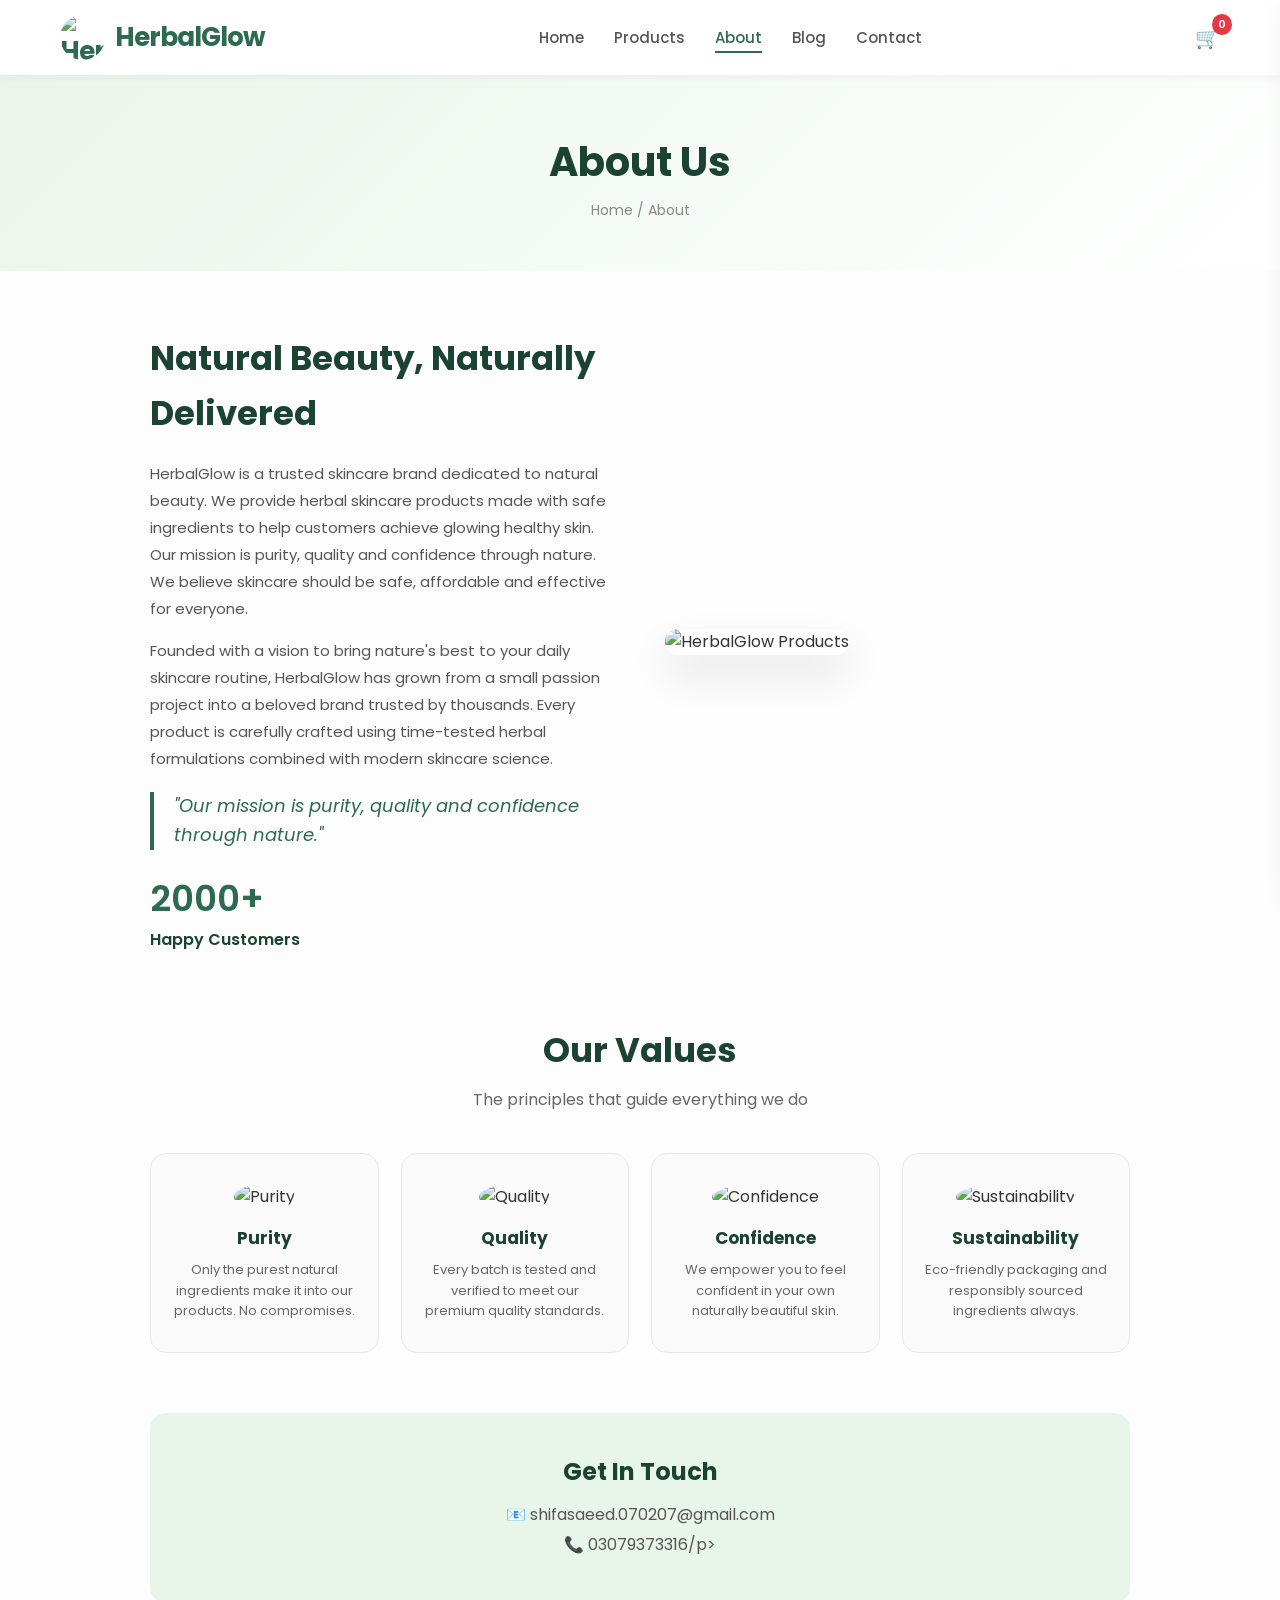
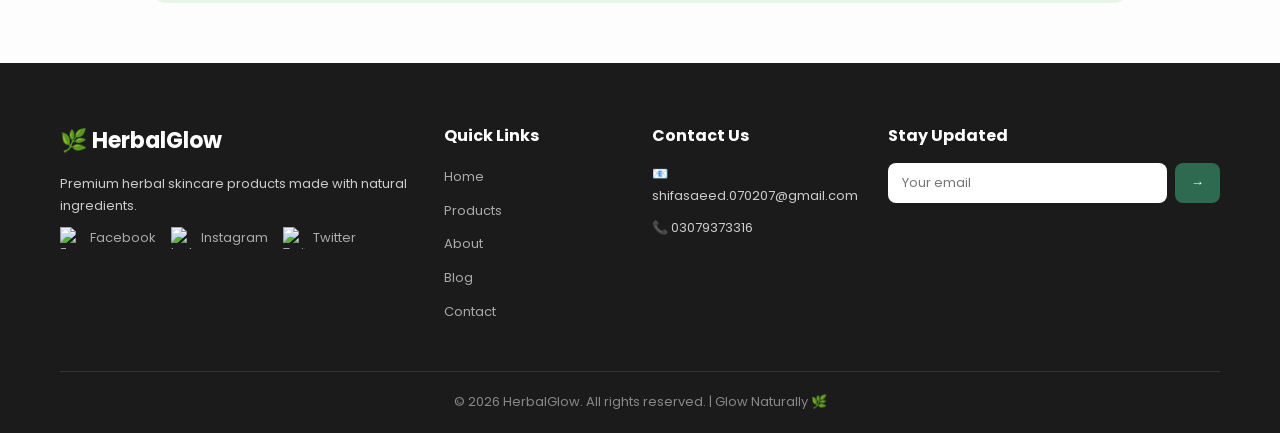
==== about.html @ adfb802a "Add files via upload" ====
<!DOCTYPE html>
<html lang="en">
<head>
<meta charset="UTF-8">
<meta name="viewport" content="width=device-width, initial-scale=1.0">
<title>About - HerbalGlow</title>
<link rel="stylesheet" href="style.css">
<link href="https://fonts.googleapis.com/css2?family=Poppins:wght@300;400;500;600;700&display=swap" rel="stylesheet">
</head>
<body>

<header>
<div class="navbar">
  <style> .logo{
  display: flex;
  align-items: center;
  gap: 10px;
}

.logo img{
  width: 45px;
  height: 45px;
  border-radius: 50%;
  object-fit: cover;
}</style>
  <h2 class="logo">

  <img src="images/logo.jpg" alt="HerbalGlow Logo">

  HerbalGlow

</h2>
  <nav>
    <ul class="nav-links">
      <li><a href="index.html">Home</a></li>
      <li><a href="products.html">Products</a></li>
      <li><a href="about.html" class="active">About</a></li>
      <li><a href="blog.html">Blog</a></li>
      <li><a href="contact.html">Contact</a></li>
    </ul>
  </nav>
  <div class="nav-icons">
    <div class="cart-icon" onclick="showCart()">🛒 <span id="cartCount">0</span></div>
    <span class="hamburger" onclick="toggleMenu()">☰</span>
  </div>
</div>
</header>

<div class="cart-sidebar" id="cartSidebar">
  <div class="cart-header"><h3>Your Cart 🛒</h3><span onclick="closeCart()" style="cursor:pointer;font-size:22px;">✕</span></div>
  <div class="cart-items" id="cartItems"><p style="color:#aaa;text-align:center;margin-top:40px;">Your cart is empty</p></div>
  <div class="cart-total" id="cartTotal" style="display:none;"><strong>Total: Rs. <span id="totalPrice">0</span></strong><button onclick="checkout()">Checkout</button></div>
</div>
<div class="overlay" id="overlay" onclick="closeCart()"></div>

<section class="page-header">
  <h1>About Us</h1>
  <p>Home / About</p>
</section>

<section class="about-page">
  <div class="about-hero">
    <div class="about-text" data-aos="fade-right">
      <h2>Natural Beauty, Naturally Delivered</h2>
      <p>HerbalGlow is a trusted skincare brand dedicated to natural beauty. We provide herbal skincare products made with safe ingredients to help customers achieve glowing healthy skin. Our mission is purity, quality and confidence through nature. We believe skincare should be safe, affordable and effective for everyone.</p>
      <p>Founded with a vision to bring nature's best to your daily skincare routine, HerbalGlow has grown from a small passion project into a beloved brand trusted by thousands. Every product is carefully crafted using time-tested herbal formulations combined with modern skincare science.</p>
      <blockquote>"Our mission is purity, quality and confidence through nature."</blockquote>
      <div class="about-stat"><span>2000+</span> Happy Customers</div>
    </div>
    <div class="about-image" data-aos="fade-left">
  <img src="images/about.jpg" alt="HerbalGlow Products" loading="lazy">
</div>
  </div>

  <div class="values-section">
    <h2>Our Values</h2>
    <p>The principles that guide everything we do</p>
    <div class="values-grid">
      <style>.value-card img{
  width: 70px;
  height: 70px;
  object-fit: cover;
  border-radius: 50%;
  margin-bottom: 15px;
}
}</style>

      <div class="value-card" data-aos="zoom-in">
  <img src="images/purity.jpg" alt="Purity">
  <h3>Purity</h3>
  <p>   Only the purest natural ingredients make it into our products. No compromises.
  </p>

</div>
      <div class="value-card" data-aos="zoom-in" data-aos-delay="100">
  <img src="images/quality.jpg" alt="Quality">
  <h3>Quality</h3>
  <p>
    Every batch is tested and verified to meet our premium quality standards.
  </p>
</div>

      <div class="value-card" data-aos="zoom-in" data-aos-delay="200">
  <img src="images/confidence.jpg" alt="Confidence">
  <h3>Confidence</h3>
  <p>
    We empower you to feel confident in your own naturally beautiful skin.
  </p>
</div>

<div class="value-card" data-aos="zoom-in" data-aos-delay="300">
  <img src="images/sustainability.jpg" alt="Sustainability">
  <h3>Sustainability</h3>
  <p>
    Eco-friendly packaging and responsibly sourced ingredients always.
  </p>
</div>

      
    </div>
  </div>

  <div class="contact-cta">
    <h2>Get In Touch</h2>
    <p>📧 shifasaeed.070207@gmail.com</p>
    <p>📞 03079373316/p>
  </div>
</section>

<footer>
  <div class="footer-content">
    <div class="footer-col">
      <h3>🌿 HerbalGlow</h3>
      <p>Premium herbal skincare products made with natural ingredients.</p>
      <div class="social-links">
        <style>.social-links a{
  display: flex;
  align-items: center;
  gap: 8px;
  margin-bottom: 10px;
  text-decoration: none;
}

.social-links img{
  width: 22px;
  height: 22px;
  object-fit: cover;
}</style>

  <a href="#">
    <img src="images/facebook.png" alt="Facebook">
    Facebook
  </a>

  <a href="#">
    <img src="images/instagram.png" alt="Instagram">
    Instagram
  </a>

  <a href="#">
    <img src="images/twitter.png" alt="Twitter">
    Twitter
  </a>

</div>
    </div>
    <div class="footer-col">
      <h4>Quick Links</h4>
      <ul>
        <li><a href="index.html">Home</a></li><li><a href="products.html">Products</a></li><li><a href="about.html">About</a></li><li><a href="blog.html">Blog</a></li><li><a href="contact.html">Contact</a></li>
      </ul>
    </div>
    <div class="footer-col">
      <h4>Contact Us</h4>
      <p>📧 shifasaeed.070207@gmail.com</p><p>📞 03079373316</p>
    </div>
    <div class="footer-col">
      <h4>Stay Updated</h4>
      <form class="footer-newsletter" onsubmit="subscribe(event)">
        <input type="email" placeholder="Your email" required><button type="submit">→</button>
      </form>
    </div>
  </div>
  <div class="footer-bottom"><p>© 2026 HerbalGlow. All rights reserved. | Glow Naturally 🌿</p></div>
</footer>

<script src="script.js"></script>
</body>
</html>
---- style.css ----
* {
  margin: 0;
  padding: 0;
  box-sizing: border-box;
  font-family: 'Poppins', sans-serif;
}

html { scroll-behavior: smooth; }

body {
  background: #fdfdfd;
  color: #333;
  line-height: 1.6;
  overflow-x: hidden;
}

/* ========== NAVBAR ========== */
.navbar {
  display: flex;
  justify-content: space-between;
  align-items: center;
  padding: 15px 60px;
  background: rgba(255,255,255,0.97);
  position: fixed;
  width: 100%;
  top: 0;
  z-index: 1000;
  box-shadow: 0 2px 10px rgba(0,0,0,0.05);
  backdrop-filter: blur(10px);
  transition: 0.3s;
}

.logo {
  font-size: 26px;
  font-weight: 700;
  color: #2d6a4f;
  letter-spacing: -1px;
  cursor: pointer;
}

.nav-links {
  display: flex;
  gap: 30px;
  list-style: none;
}

.nav-links a {
  text-decoration: none;
  color: #555;
  font-weight: 500;
  font-size: 15px;
  transition: 0.3s;
  position: relative;
}

.nav-links a::after {
  content: '';
  position: absolute;
  bottom: -5px;
  left: 0;
  width: 0;
  height: 2px;
  background: #2d6a4f;
  transition: 0.3s;
}

.nav-links a:hover::after,
.nav-links a.active::after { width: 100%; }

.nav-links a:hover,
.nav-links a.active { color: #2d6a4f; }

.nav-icons {
  display: flex;
  align-items: center;
  gap: 20px;
  font-size: 20px;
}

.cart-icon {
  position: relative;
  cursor: pointer;
  transition: 0.3s;
}

.cart-icon:hover { transform: scale(1.1); }

#cartCount {
  position: absolute;
  top: -8px;
  right: -12px;
  background: #e63946;
  color: white;
  font-size: 11px;
  padding: 2px 6px;
  border-radius: 50%;
  font-weight: 600;
}

.hamburger { display: none; font-size: 24px; cursor: pointer; }

/* ========== CART SIDEBAR ========== */
.cart-sidebar {
  position: fixed;
  top: 0;
  right: -400px;
  width: 380px;
  height: 100vh;
  background: white;
  z-index: 2000;
  box-shadow: -5px 0 30px rgba(0,0,0,0.15);
  transition: 0.4s ease;
  display: flex;
  flex-direction: column;
}
.cat-card img{
  width: 45px;
  height: 45px;
}
.cart-sidebar.open { right: 0; }

.cart-header {
  display: flex;
  justify-content: space-between;
  align-items: center;
  padding: 20px;
  border-bottom: 1px solid #eee;
}

.cart-items {
  flex: 1;
  overflow-y: auto;
  padding: 20px;
}

.cart-item {
  display: flex;
  gap: 12px;
  align-items: center;
  margin-bottom: 15px;
  padding-bottom: 15px;
  border-bottom: 1px solid #f0f0f0;
}

.cart-item img { width: 60px; height: 60px; border-radius: 8px; object-fit: cover; }
.cart-item-info { flex: 1; }
.cart-item-info h4 { font-size: 14px; }
.cart-item-info p { font-size: 13px; color: #2d6a4f; font-weight: 600; }
.cart-item-remove { color: #e63946; cursor: pointer; font-size: 18px; }

.cart-total {
  padding: 20px;
  border-top: 2px solid #eee;
  text-align: center;
}

.cart-total button {
  display: block;
  width: 100%;
  margin-top: 10px;
  padding: 12px;
  background: #2d6a4f;
  color: white;
  border: none;
  border-radius: 8px;
  cursor: pointer;
  font-weight: 600;
  font-size: 16px;
  transition: 0.3s;
}

.cart-total button:hover { background: #1b4332; }

.overlay {
  position: fixed;
  top: 0; left: 0;
  width: 100%; height: 100%;
  background: rgba(0,0,0,0.5);
  z-index: 1500;
  display: none;
}

.overlay.show { display: block; }

/* ========== PAGE HEADER ========== */
.page-header {
  padding: 130px 20px 50px;
  text-align: center;
  background: linear-gradient(135deg, #e8f5e9 0%, #ffffff 100%);
}

.page-header h1 {
  font-size: 40px;
  color: #1b4332;
  margin-bottom: 5px;
}

.page-header p { color: #888; font-size: 14px; }

/* ========== HERO ========== */
.hero {
  min-height: 100vh;
  display: flex;
  align-items: center;
  justify-content: center;
  text-align: center;
  background: linear-gradient(135deg, #e8f5e9 0%, #ffffff 50%, #f1f8e9 100%);
  padding: 120px 20px 60px;
  position: relative;
  overflow: hidden;
}

.hero::before {
  content: '';
  position: absolute;
  width: 400px; height: 400px;
  background: radial-gradient(circle, rgba(45,106,79,0.08) 0%, transparent 70%);
  top: -100px; right: -100px;
  border-radius: 50%;
  animation: float 6s ease-in-out infinite;
}

.hero::after {
  content: '';
  position: absolute;
  width: 300px; height: 300px;
  background: radial-gradient(circle, rgba(45,106,79,0.06) 0%, transparent 70%);
  bottom: -50px; left: -50px;
  border-radius: 50%;
  animation: float 8s ease-in-out infinite reverse;
}

@keyframes float {
  0%, 100% { transform: translateY(0) scale(1); }
  50% { transform: translateY(-30px) scale(1.05); }
}

.hero-content {
  max-width: 750px;
  position: relative;
  z-index: 1;
  animation: fadeInUp 1s ease;
}

.hero h1 {
  font-size: 56px;
  font-weight: 700;
  color: #1b4332;
  margin-bottom: 15px;
  line-height: 1.15;
}

.hero p {
  font-size: 17px;
  color: #555;
  margin-bottom: 30px;
  line-height: 1.7;
}

.hero-buttons {
  display: flex;
  gap: 15px;
  justify-content: center;
  flex-wrap: wrap;
  margin-bottom: 40px;
}

.btn {
  padding: 14px 32px;
  border-radius: 50px;
  font-weight: 600;
  font-size: 15px;
  text-decoration: none;
  transition: all 0.3s ease;
  border: 2px solid transparent;
  cursor: pointer;
}

.btn-primary {
  background: #2d6a4f;
  color: white;
}

.btn-primary:hover {
  background: #1b4332;
  transform: translateY(-3px);
  box-shadow: 0 12px 30px rgba(45,106,79,0.35);
}

.btn-outline {
  border-color: #2d6a4f;
  color: #2d6a4f;
  background: transparent;
}

.btn-outline:hover {
  background: #2d6a4f;
  color: white;
  transform: translateY(-3px);
}

.hero-stats {
  display: flex;
  gap: 40px;
  justify-content: center;
  flex-wrap: wrap;
}

.stat {
  font-size: 14px;
  color: #555;
  font-weight: 500;
  text-align: center;
}

.stat-number {
  font-size: 28px;
  font-weight: 700;
  color: #2d6a4f;
}

/* ========== CATEGORIES ========== */
.categories {
  padding: 80px 60px;
  text-align: center;
}

.categories h2 {
  font-size: 36px;
  color: #1b4332;
  margin-bottom: 10px;
}

.categories > p { color: #666; margin-bottom: 45px; font-size: 15px; }

.category-grid {
  display: grid;
  grid-template-columns: repeat(6, 1fr);
  gap: 20px;
  max-width: 1100px;
  margin: auto;
}

.cat-card {
  background: #f9faf9;
  padding: 35px 15px;
  border-radius: 16px;
  cursor: pointer;
  transition: all 0.3s ease;
  border: 1px solid #e8e8e8;
}

.cat-card:hover {
  transform: translateY(-10px);
  box-shadow: 0 20px 40px rgba(0,0,0,0.1);
  border-color: #2d6a4f;
  background: white;
}

.cat-card span { font-size: 42px; display: block; margin-bottom: 12px; }
.cat-card h3 { font-size: 15px; color: #333; margin-bottom: 5px; }
.cat-card p { font-size: 13px; color: #888; }

/* ========== BESTSELLERS / PRODUCT GRID ========== */
.bestsellers {
  padding: 80px 60px;
  background: #fafdfa;
}

.section-header {
  display: flex;
  justify-content: space-between;
  align-items: center;
  max-width: 1100px;
  margin: 0 auto 45px;
}

.section-header h2 { font-size: 36px; color: #1b4332; }

.view-all {
  color: #2d6a4f;
  text-decoration: none;
  font-weight: 600;
  font-size: 15px;
  transition: 0.3s;
}

.view-all:hover { color: #1b4332; text-decoration: underline; }

.product-grid {
  display: grid;
  grid-template-columns: repeat(4, 1fr);
  gap: 25px;
  max-width: 1100px;
  margin: auto;
}

.product-card {
  background: white;
  border-radius: 16px;
  padding: 20px;
  text-align: center;
  position: relative;
  transition: all 0.3s ease;
  border: 1px solid #eee;
  overflow: hidden;
}

.product-card:hover {
  transform: translateY(-10px);
  box-shadow: 0 20px 40px rgba(0,0,0,0.12);
}

.product-card img {
  width: 100%;
  border-radius: 12px;
  margin-bottom: 15px;
  transition: 0.3s;
}

.product-card:hover img { transform: scale(1.05); }

.badge {
  position: absolute;
  top: 14px;
  left: 14px;
  padding: 5px 14px;
  border-radius: 20px;
  font-size: 10px;
  font-weight: 700;
  color: white;
  text-transform: uppercase;
  letter-spacing: 1px;
  z-index: 2;
}

.bestseller { background: #e63946; }
.new { background: #2d6a4f; }
.premium { background: #f4a261; }

.product-card h3 { font-size: 16px; color: #333; margin-bottom: 6px; }

.rating { color: #f4a261; font-size: 14px; margin-bottom: 6px; }
.rating small { color: #aaa; font-size: 12px; }

.sale-price {
  font-size: 19px;
  font-weight: 700;
  color: #2d6a4f;
}

.original-price {
  font-size: 14px;
  color: #bbb;
  text-decoration: line-through;
  margin-left: 6px;
}

.product-card button {
  margin-top: 12px;
  padding: 11px 22px;
  background: #2d6a4f;
  color: white;
  border: none;
  border-radius: 50px;
  cursor: pointer;
  font-weight: 600;
  font-size: 13px;
  transition: all 0.3s ease;
}

.product-card button:hover {
  background: #1b4332;
  transform: scale(1.05);
  box-shadow: 0 6px 20px rgba(45,106,79,0.3);
}

/* ========== WHY US ========== */
.why-us {
  padding: 80px 60px;
  text-align: center;
}

.why-us h2 { font-size: 36px; color: #1b4332; margin-bottom: 10px; }
.why-us > p { color: #666; margin-bottom: 45px; font-size: 15px; }

.features-grid {
  display: grid;
  grid-template-columns: repeat(3, 1fr);
  gap: 25px;
  max-width: 1100px;
  margin: auto;
}

.feature-card {
  background: #f9faf9;
  padding: 35px 25px;
  border-radius: 16px;
  transition: all 0.3s ease;
  border: 1px solid #e8e8e8;
}

.feature-card:hover {
  transform: translateY(-8px);
  box-shadow: 0 16px 35px rgba(0,0,0,0.08);
  background: white;
  border-color: #2d6a4f;
}

.feature-card span { font-size: 44px; display: block; margin-bottom: 14px; }
.feature-card h3 { font-size: 18px; color: #1b4332; margin-bottom: 10px; }
.feature-card p { font-size: 14px; color: #666; line-height: 1.7; }

/* ========== TESTIMONIALS ========== */
.testimonials {
  padding: 80px 60px;
  background: linear-gradient(135deg, #e8f5e9 0%, #ffffff 100%);
  text-align: center;
}

.testimonials h2 { font-size: 36px; color: #1b4332; margin-bottom: 45px; }

.testimonial-grid {
  display: grid;
  grid-template-columns: repeat(3, 1fr);
  gap: 25px;
  max-width: 1100px;
  margin: auto;
}

.testimonial-card {
  background: white;
  padding: 30px 25px;
  border-radius: 16px;
  text-align: left;
  box-shadow: 0 8px 25px rgba(0,0,0,0.05);
  transition: 0.3s;
}

.testimonial-card:hover { transform: translateY(-6px); box-shadow: 0 15px 35px rgba(0,0,0,0.1); }

.stars { color: #f4a261; margin-bottom: 12px; font-size: 16px; }

.testimonial-card p {
  font-size: 14px;
  color: #555;
  font-style: italic;
  margin-bottom: 15px;
  line-height: 1.7;
}

.testimonial-card h4 { color: #2d6a4f; font-weight: 600; font-size: 14px; }

/* ========== BLOG PREVIEW ========== */
.blog-preview {
  padding: 80px 60px;
  text-align: center;
}

.blog-preview h2 { font-size: 36px; color: #1b4332; margin-bottom: 45px; }

.blog-grid {
  display: grid;
  grid-template-columns: repeat(3, 1fr);
  gap: 25px;
  max-width: 1100px;
  margin: auto;
}

.blog-card {
  background: white;
  border-radius: 16px;
  overflow: hidden;
  text-align: left;
  border: 1px solid #eee;
  transition: all 0.3s ease;
}

.blog-card:hover {
  transform: translateY(-8px);
  box-shadow: 0 16px 35px rgba(0,0,0,0.1);
}

.blog-card img {
  width: 100%;
  height: 200px;
  object-fit: cover;
  transition: 0.3s;
}

.blog-card:hover img { transform: scale(1.05); }

.blog-card-content { padding: 20px; }

.blog-card-content h3 {
  font-size: 17px;
  color: #1b4332;
  margin-bottom: 8px;
}

.blog-card-content p {
  font-size: 13px;
  color: #666;
  margin-bottom: 12px;
  line-height: 1.6;
}

.blog-card-content span {
  font-size: 12px;
  color: #2d6a4f;
  font-weight: 500;
  display: block;
}

.blog-card-content small { color: #aaa; font-size: 11px; }

/* ========== NEWSLETTER ========== */
.newsletter {
  padding: 70px 60px;
  background: linear-gradient(135deg, #1b4332 0%, #2d6a4f 100%);
  text-align: center;
  color: white;
}

.newsletter h2 { font-size: 34px; margin-bottom: 10px; }
.newsletter p { margin-bottom: 25px; opacity: 0.9; font-size: 15px; }

.newsletter-form {
  display: flex;
  gap: 10px;
  justify-content: center;
  flex-wrap: wrap;
}

.newsletter-form input {
  padding: 14px 22px;
  border-radius: 50px;
  border: none;
  width: 320px;
  font-size: 14px;
  outline: none;
}

.newsletter-form button {
  padding: 14px 28px;
  background: white;
  color: #2d6a4f;
  border: none;
  border-radius: 50px;
  font-weight: 600;
  cursor: pointer;
  transition: all 0.3s ease;
}

.newsletter-form button:hover {
  background: #e8f5e9;
  transform: scale(1.05);
}

.newsletter small {
  display: block;
  margin-top: 15px;
  opacity: 0.7;
  font-size: 12px;
}

/* ========== FAQ ========== */
.faq {
  padding: 80px 60px;
  max-width: 800px;
  margin: auto;
}

.faq h2 { font-size: 36px; color: #1b4332; text-align: center; margin-bottom: 45px; }

.faq-list details {
  background: #f9faf9;
  padding: 20px 24px;
  border-radius: 12px;
  margin-bottom: 10px;
  cursor: pointer;
  border: 1px solid #e8e8e8;
  transition: 0.3s;
}

.faq-list details:hover { border-color: #2d6a4f; }

.faq-list summary {
  font-weight: 600;
  color: #333;
  font-size: 15px;
  list-style: none;
}

.faq-list summary::-webkit-details-marker { display: none; }

.faq-list details p {
  margin-top: 12px;
  font-size: 14px;
  color: #666;
  line-height: 1.7;
}

/* ========== PRODUCTS PAGE ========== */
.products-page {
  display: flex;
  gap: 30px;
  padding: 60px;
  max-width: 1300px;
  margin: auto;
}

.sidebar {
  width: 260px;
  flex-shrink: 0;
}

.sidebar h3 {
  font-size: 18px;
  color: #1b4332;
  margin-bottom: 15px;
  margin-top: 25px;
}

.sidebar h3:first-child { margin-top: 0; }

.filter-list { list-style: none; }

.filter-list li { margin-bottom: 8px; }

.filter-btn {
  width: 100%;
  padding: 10px 15px;
  text-align: left;
  background: #f5f5f5;
  border: none;
  border-radius: 8px;
  cursor: pointer;
  font-size: 13px;
  transition: 0.3s;
  color: #555;
}

.filter-btn:hover,
.filter-btn.active {
  background: #2d6a4f;
  color: white;
}

.sidebar input[type="range"] { width: 100%; margin: 10px 0; accent-color: #2d6a4f; }

.sidebar label { font-size: 13px; color: #555; cursor: pointer; display: block; margin-bottom: 5px; }
.sidebar input[type="checkbox"] { margin-right: 8px; accent-color: #2d6a4f; }

.products-grid {
  flex: 1;
  display: grid;
  grid-template-columns: repeat(3, 1fr);
  gap: 22px;
}

/* ========== ABOUT PAGE ========== */
.about-page { max-width: 1100px; margin: auto; padding: 60px; }

.about-hero {
  display: flex;
  gap: 50px;
  align-items: center;
  margin-bottom: 70px;
}

.about-text { flex: 1; }

.about-text h2 { font-size: 34px; color: #1b4332; margin-bottom: 20px; }

.about-text p {
  font-size: 15px;
  color: #555;
  margin-bottom: 15px;
  line-height: 1.8;
}

.about-text blockquote {
  font-size: 18px;
  color: #2d6a4f;
  font-style: italic;
  border-left: 4px solid #2d6a4f;
  padding-left: 20px;
  margin: 20px 0;
}

.about-stat {
  font-size: 16px;
  font-weight: 600;
  color: #1b4332;
  margin-top: 20px;
}

.about-stat span { font-size: 36px; color: #2d6a4f; display: block; }

.about-image { flex: 1; }

.about-image img {
  width: 100%;
  border-radius: 20px;
  box-shadow: 0 20px 40px rgba(0,0,0,0.1);
}

.values-section { text-align: center; margin-bottom: 60px; }

.values-section h2 { font-size: 34px; color: #1b4332; margin-bottom: 10px; }
.values-section > p { color: #666; margin-bottom: 40px; }

.values-grid {
  display: grid;
  grid-template-columns: repeat(4, 1fr);
  gap: 22px;
}

.value-card {
  background: #f9faf9;
  padding: 30px 20px;
  border-radius: 16px;
  transition: 0.3s;
  border: 1px solid #e8e8e8;
}

.value-card:hover { transform: translateY(-8px); box-shadow: 0 15px 30px rgba(0,0,0,0.08); }

.value-card span { font-size: 40px; display: block; margin-bottom: 12px; }
.value-card h3 { font-size: 17px; color: #1b4332; margin-bottom: 8px; }
.value-card p { font-size: 13px; color: #666; }

.contact-cta {
  text-align: center;
  padding: 40px;
  background: #e8f5e9;
  border-radius: 16px;
}

.contact-cta h2 { color: #1b4332; margin-bottom: 10px; }
.contact-cta p { color: #555; margin-bottom: 5px; }

/* ========== BLOG PAGE ========== */
.blog-page { padding: 60px; }
.blog-grid-full {
  display: grid;
  grid-template-columns: repeat(2, 1fr);
  gap: 30px;
  max-width: 1100px;
  margin: auto;
}

/* ========== CONTACT PAGE ========== */
.contact-page { padding: 60px; }
.contact-container {
  display: flex;
  gap: 50px;
  max-width: 1100px;
  margin: auto;
}

.contact-info { flex: 1; }

.contact-info h2 { font-size: 32px; color: #1b4332; margin-bottom: 15px; }
.contact-info > p { color: #666; margin-bottom: 30px; font-size: 14px; }

.contact-details { margin-bottom: 30px; }

.contact-item {
  display: flex;
  gap: 15px;
  align-items: flex-start;
  margin-bottom: 20px;
}

.contact-item span { font-size: 28px; }

.contact-item h4 { font-size: 16px; color: #333; }
.contact-item p { font-size: 14px; color: #666; }

.social-links-contact h4 { margin-bottom: 10px; color: #333; }
.social-links-contact a {
  display: inline-block;
  margin-right: 12px;
  color: #2d6a4f;
  text-decoration: none;
  font-weight: 500;
}

.contact-form {
  flex: 1;
  background: #f9faf9;
  padding: 35px;
  border-radius: 16px;
}

.contact-form form {
  display: flex;
  flex-direction: column;
  gap: 15px;
}

.contact-form label { font-weight: 600; font-size: 14px; color: #333; }

.contact-form input,
.contact-form textarea {
  padding: 13px 16px;
  border: 1px solid #ddd;
  border-radius: 10px;
  font-size: 14px;
  outline: none;
  transition: 0.3s;
}

.contact-form input:focus,
.contact-form textarea:focus { border-color: #2d6a4f; box-shadow: 0 0 0 3px rgba(45,106,79,0.1); }

/* ========== FOOTER ========== */
footer {
  background: #1b1b1b;
  color: #ccc;
  padding: 60px 60px 20px;
}

.footer-content {
  display: grid;
  grid-template-columns: 2fr 1fr 1fr 1.5fr;
  gap: 30px;
  max-width: 1200px;
  margin: auto;
}

.footer-col h3,
.footer-col h4 { color: white; margin-bottom: 15px; }
.footer-col h3 { font-size: 22px; }
.footer-col p { font-size: 13px; margin-bottom: 10px; line-height: 1.7; }

.social-links { display: flex; gap: 15px; flex-wrap: wrap; margin-top: 10px; }
.social-links a {
  color: #aaa;
  text-decoration: none;
  font-size: 13px;
  transition: 0.3s;
}

.social-links a:hover { color: #2d6a4f; }

.footer-col ul { list-style: none; }
.footer-col ul li { margin-bottom: 8px; }

.footer-col ul a {
  color: #aaa;
  text-decoration: none;
  font-size: 13px;
  transition: 0.3s;
}

.footer-col ul a:hover { color: white; }

.footer-newsletter {
  display: flex;
  gap: 8px;
}

.footer-newsletter input {
  padding: 10px 14px;
  border-radius: 8px;
  border: none;
  flex: 1;
  font-size: 13px;
  outline: none;
}

.footer-newsletter button {
  padding: 10px 16px;
  background: #2d6a4f;
  color: white;
  border: none;
  border-radius: 8px;
  cursor: pointer;
  transition: 0.3s;
}

.footer-newsletter button:hover { background: #1b4332; }

.footer-bottom {
  text-align: center;
  margin-top: 40px;
  padding-top: 20px;
  border-top: 1px solid #333;
  font-size: 13px;
  color: #888;
}

/* ========== NOTIFICATION ========== */
.toast {
  position: fixed;
  bottom: 30px;
  right: 30px;
  background: #1b4332;
  color: white;
  padding: 14px 24px;
  border-radius: 12px;
  font-weight: 600;
  z-index: 9999;
  animation: slideInToast 0.4s ease;
  box-shadow: 0 10px 30px rgba(0,0,0,0.25);
}

@keyframes slideInToast {
  from { opacity: 0; transform: translateX(120px); }
  to { opacity: 1; transform: translateX(0); }
}

@keyframes slideOutToast {
  from { opacity: 1; transform: translateX(0); }
  to { opacity: 0; transform: translateX(120px); }
}

@keyframes fadeInUp {
  from { opacity: 0; transform: translateY(40px); }
  to { opacity: 1; transform: translateY(0); }
}

/* ========== RESPONSIVE ========== */
@media (max-width: 1024px) {
  .category-grid { grid-template-columns: repeat(3, 1fr); }
  .product-grid { grid-template-columns: repeat(2, 1fr); }
  .products-grid { grid-template-columns: repeat(2, 1fr); }
  .features-grid { grid-template-columns: repeat(2, 1fr); }
  .testimonial-grid { grid-template-columns: 1fr; }
  .blog-grid { grid-template-columns: 1fr; }
  .blog-grid-full { grid-template-columns: 1fr; }
  .footer-content { grid-template-columns: 1fr 1fr; }
  .values-grid { grid-template-columns: repeat(2, 1fr); }
  .about-hero { flex-direction: column; }
  .contact-container { flex-direction: column; }
  .products-page { flex-direction: column; }
  .sidebar { width: 100%; }
}

@media (max-width: 768px) {
  .navbar { padding: 15px 20px; }
  .nav-links {
    display: none;
    flex-direction: column;
    position: absolute;
    top: 70px;
    left: 0;
    width: 100%;
    background: white;
    padding: 20px;
    box-shadow: 0 10px 20px rgba(0,0,0,0.1);
  }
  .nav-links.active { display: flex; }
  .hamburger { display: block; }
  .hero h1 { font-size: 38px; }
  .hero-stats { gap: 20px; }
  .categories, .bestsellers, .why-us, .testimonials, .blog-preview, .newsletter, .faq,
  .products-page, .about-page, .blog-page, .contact-page { padding: 40px 20px; }
  .category-grid { grid-template-columns: repeat(2, 1fr); gap: 12px; }
  .product-grid { grid-template-columns: 1fr; max-width: 350px; margin: auto; }
  .products-grid { grid-template-columns: 1fr; }
  .features-grid { grid-template-columns: 1fr; }
  .values-grid { grid-template-columns: 1fr; }
  .section-header { flex-direction: column; gap: 10px; text-align: center; }
  .footer-content { grid-template-columns: 1fr; }
  .cart-sidebar { width: 300px; }
}
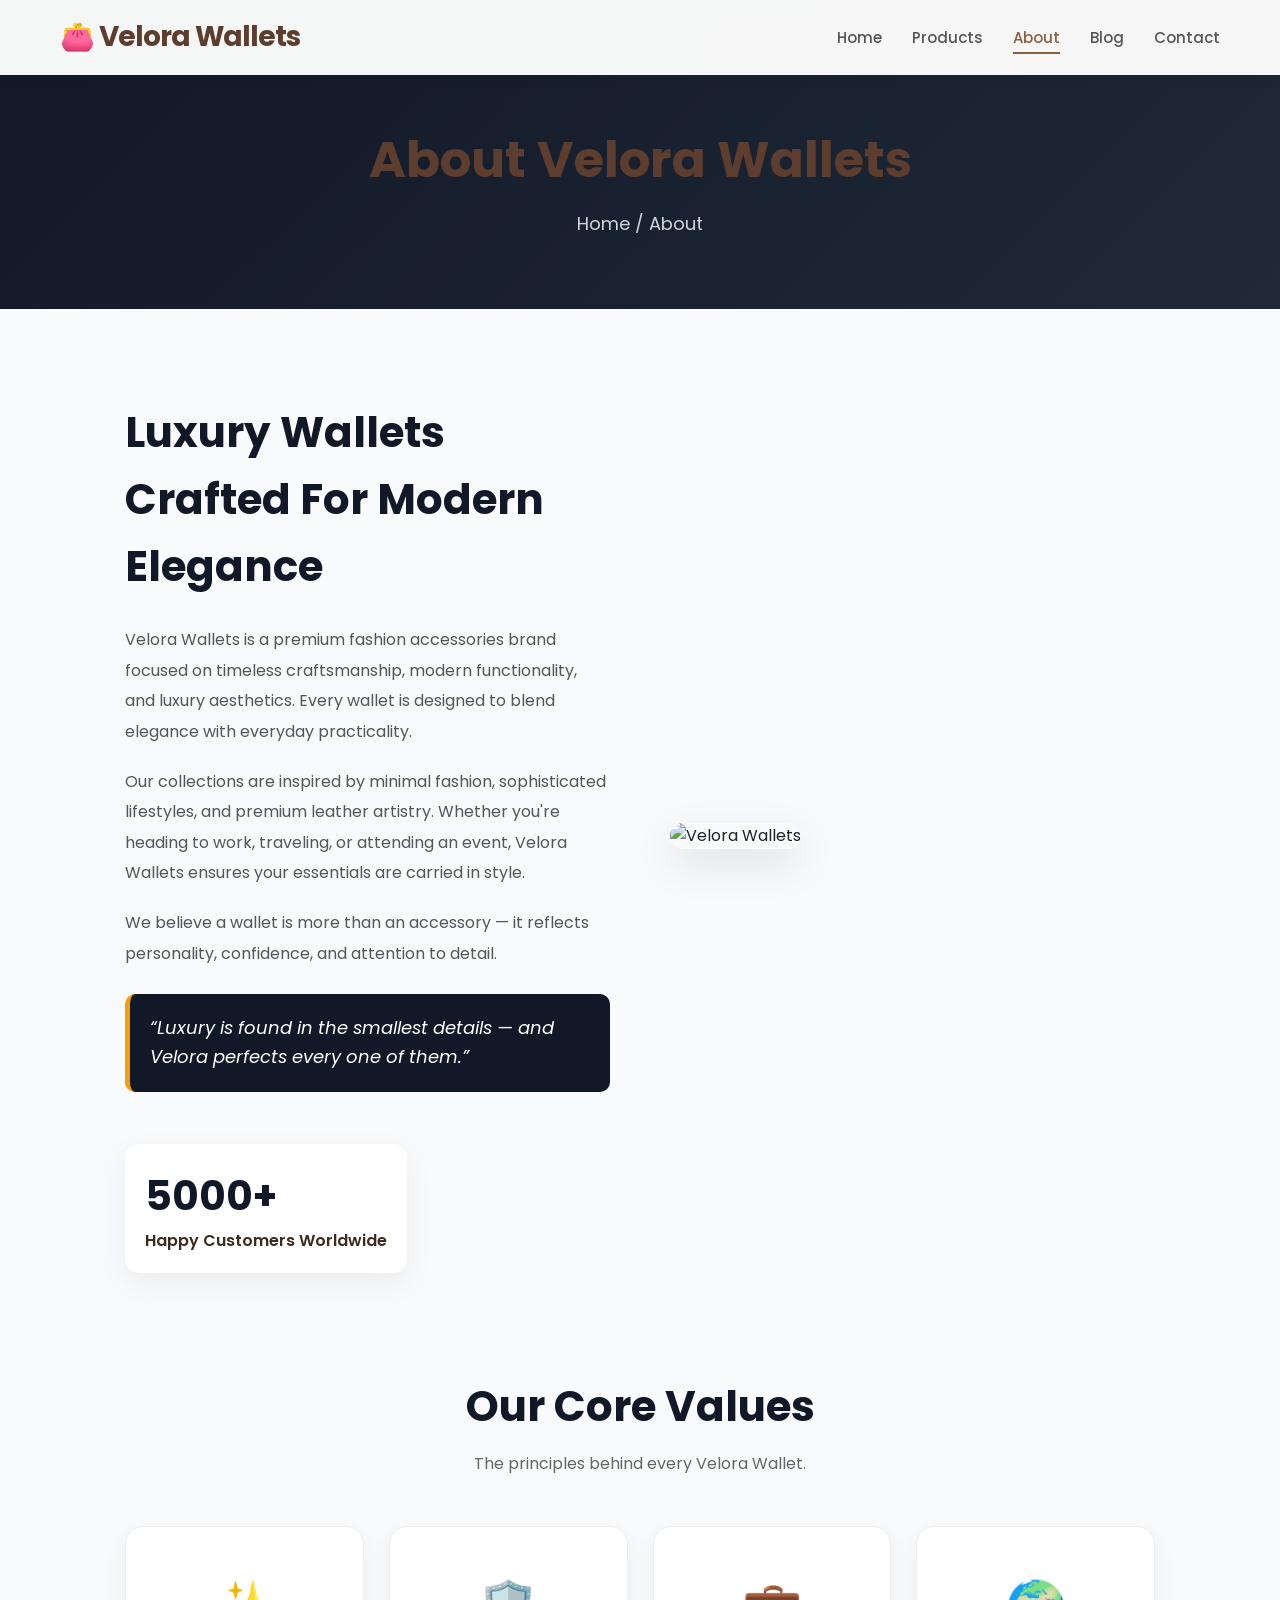
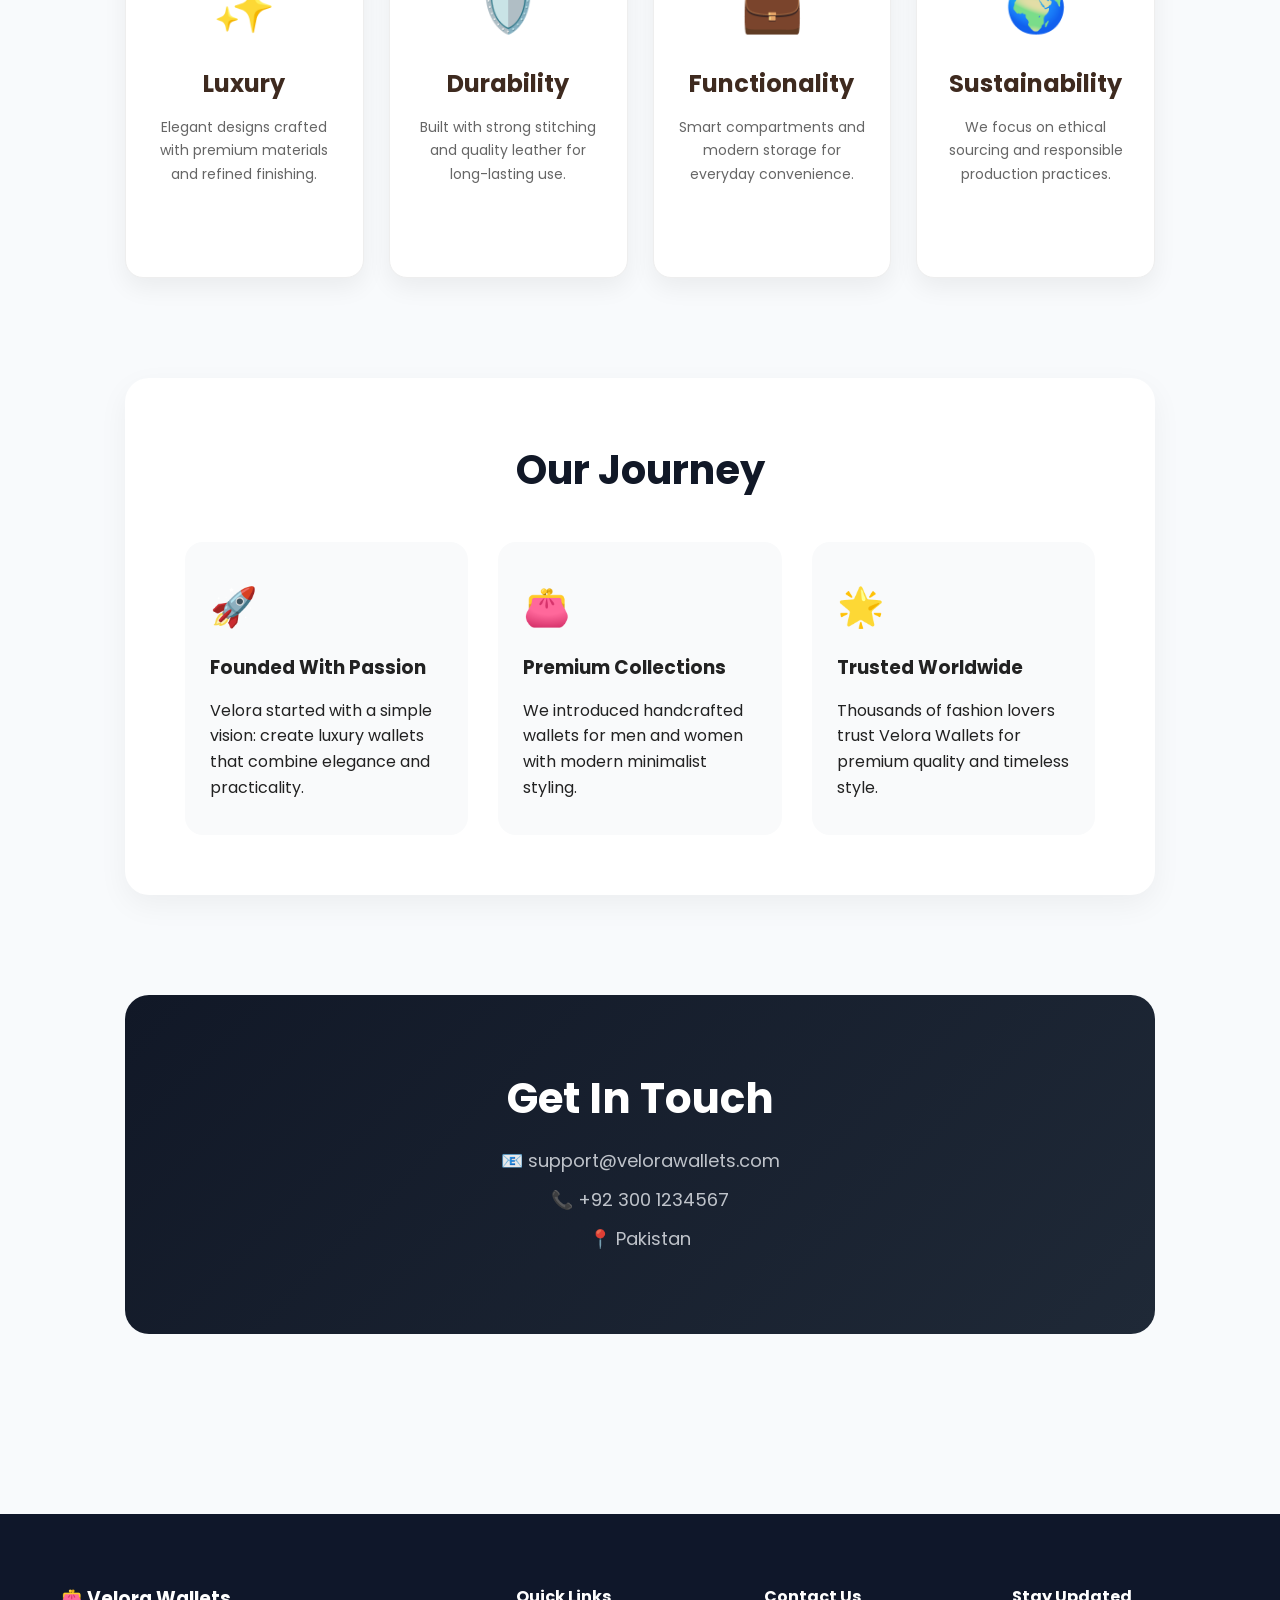
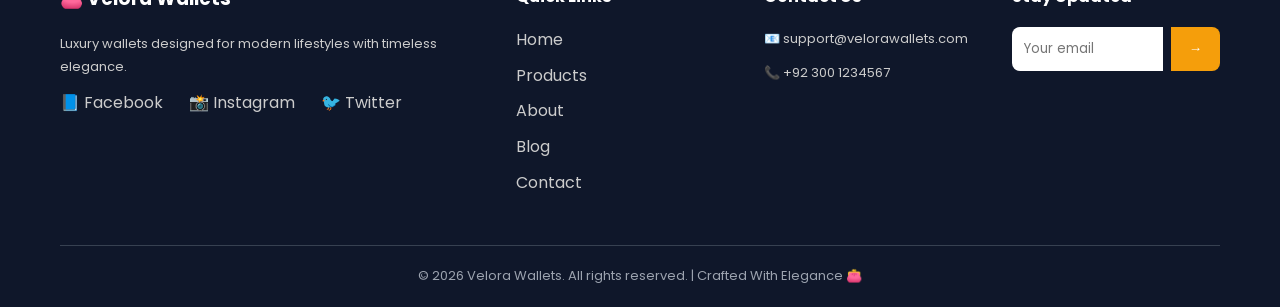
==== commit 8840c58c: "Add files via upload" ====
--- a/about.html
+++ b/about.html
@@ -1,189 +1,633 @@
 <!DOCTYPE html>
 <html lang="en">
 <head>
+
 <meta charset="UTF-8">
 <meta name="viewport" content="width=device-width, initial-scale=1.0">
-<title>About - HerbalGlow</title>
+
+<title>About - Velora Wallets</title>
+
 <link rel="stylesheet" href="style.css">
+
 <link href="https://fonts.googleapis.com/css2?family=Poppins:wght@300;400;500;600;700&display=swap" rel="stylesheet">
+
+<style>
+
+*{
+  margin:0;
+  padding:0;
+  box-sizing:border-box;
+  font-family:'Poppins',sans-serif;
+}
+
+body{
+  background:#f8fafc;
+  color:#222;
+}
+
+/* PAGE HEADER */
+
+.page-header{
+  background:linear-gradient(135deg,#111827,#1f2937);
+  color:white;
+  text-align:center;
+  padding:120px 20px 70px;
+}
+
+.page-header h1{
+  font-size:50px;
+  margin-bottom:10px;
+}
+
+.page-header p{
+  color:#d1d5db;
+  font-size:18px;
+}
+
+/* ABOUT SECTION */
+
+.about-page{
+  padding:90px 60px;
+}
+
+.about-hero{
+  display:grid;
+  grid-template-columns:1fr 1fr;
+  gap:60px;
+  align-items:center;
+  margin-bottom:100px;
+}
+
+.about-text h2{
+  font-size:42px;
+  color:#111827;
+  margin-bottom:25px;
+}
+
+.about-text p{
+  color:#555;
+  line-height:1.9;
+  margin-bottom:20px;
+  font-size:16px;
+}
+
+.about-text blockquote{
+  background:#111827;
+  color:white;
+  padding:20px;
+  border-left:5px solid #f59e0b;
+  border-radius:10px;
+  margin-top:25px;
+  font-style:italic;
+}
+
+.about-stat{
+  margin-top:30px;
+  background:#fff;
+  padding:20px;
+  border-radius:14px;
+  box-shadow:0 10px 30px rgba(0,0,0,0.06);
+  display:inline-block;
+}
+
+.about-stat span{
+  display:block;
+  font-size:40px;
+  font-weight:700;
+  color:#111827;
+}
+
+.about-image img{
+  width:100%;
+  border-radius:24px;
+  box-shadow:0 15px 40px rgba(0,0,0,0.12);
+}
+
+/* VALUES SECTION */
+
+.values-section{
+  text-align:center;
+  margin-bottom:100px;
+}
+
+.values-section h2{
+  font-size:42px;
+  color:#111827;
+  margin-bottom:10px;
+}
+
+.values-section p{
+  color:#666;
+  margin-bottom:50px;
+}
+
+.values-grid{
+  display:grid;
+  grid-template-columns:repeat(4,1fr);
+  gap:25px;
+}
+
+.value-card{
+  background:white;
+  padding:40px 25px;
+  border-radius:18px;
+  transition:0.3s;
+  box-shadow:0 10px 25px rgba(0,0,0,0.06);
+}
+
+.value-card:hover{
+  transform:translateY(-10px);
+  background:#111827;
+  color:white;
+}
+
+.value-card span{
+  font-size:50px;
+  display:block;
+  margin-bottom:18px;
+}
+
+.value-card h3{
+  margin-bottom:12px;
+  font-size:24px;
+}
+
+.value-card p{
+  line-height:1.7;
+}
+
+/* JOURNEY SECTION */
+
+.journey-section{
+  background:white;
+  padding:60px;
+  border-radius:24px;
+  margin-bottom:100px;
+  box-shadow:0 10px 30px rgba(0,0,0,0.05);
+}
+
+.journey-section h2{
+  text-align:center;
+  font-size:40px;
+  margin-bottom:40px;
+  color:#111827;
+}
+
+.journey-grid{
+  display:grid;
+  grid-template-columns:repeat(3,1fr);
+  gap:30px;
+}
+
+.journey-card{
+  background:#f9fafb;
+  padding:35px 25px;
+  border-radius:18px;
+  transition:0.3s;
+}
+
+.journey-card:hover{
+  transform:translateY(-8px);
+  background:#111827;
+  color:white;
+}
+
+.journey-card h3{
+  margin-bottom:15px;
+}
+
+.journey-card span{
+  font-size:38px;
+  display:block;
+  margin-bottom:15px;
+}
+
+/* CTA */
+
+.contact-cta{
+  background:linear-gradient(135deg,#111827,#1f2937);
+  color:white;
+  text-align:center;
+  padding:70px 20px;
+  border-radius:24px;
+}
+
+.contact-cta h2{
+  font-size:42px;
+  margin-bottom:15px;
+}
+
+.contact-cta p{
+  font-size:18px;
+  margin-bottom:10px;
+  color:#d1d5db;
+}
+
+/* FOOTER */
+
+footer{
+  background:#0f172a;
+  color:#ccc;
+  padding:70px 60px 20px;
+  margin-top:90px;
+}
+
+.footer-content{
+  display:grid;
+  grid-template-columns:2fr 1fr 1fr 1fr;
+  gap:40px;
+}
+
+.footer-col h3,
+.footer-col h4{
+  color:white;
+  margin-bottom:18px;
+}
+
+.footer-col ul{
+  list-style:none;
+}
+
+.footer-col ul li{
+  margin-bottom:10px;
+}
+
+.footer-col ul li a{
+  color:#ccc;
+  text-decoration:none;
+}
+
+.footer-col ul li a:hover{
+  color:white;
+}
+
+.social-links a{
+  color:#ccc;
+  margin-right:12px;
+  text-decoration:none;
+}
+
+.footer-newsletter{
+  display:flex;
+  margin-top:15px;
+}
+
+.footer-newsletter input{
+  padding:12px;
+  width:100%;
+  border:none;
+  outline:none;
+  border-radius:8px 0 0 8px;
+}
+
+.footer-newsletter button{
+  padding:12px 18px;
+  border:none;
+  background:#f59e0b;
+  color:white;
+  border-radius:0 8px 8px 0;
+  cursor:pointer;
+}
+
+.footer-bottom{
+  text-align:center;
+  margin-top:40px;
+  border-top:1px solid #374151;
+  padding-top:20px;
+  color:#9ca3af;
+}
+
+/* RESPONSIVE */
+
+@media(max-width:992px){
+
+  .about-hero{
+    grid-template-columns:1fr;
+  }
+
+  .values-grid{
+    grid-template-columns:repeat(2,1fr);
+  }
+
+  .journey-grid{
+    grid-template-columns:1fr;
+  }
+
+}
+
+@media(max-width:768px){
+
+  .about-page{
+    padding:60px 20px;
+  }
+
+  .values-grid{
+    grid-template-columns:1fr;
+  }
+
+  .footer-content{
+    grid-template-columns:1fr;
+  }
+
+  .page-header h1{
+    font-size:38px;
+  }
+
+  .about-text h2{
+    font-size:34px;
+  }
+
+}
+
+</style>
+
 </head>
+
 <body>
 
 <header>
+
 <div class="navbar">
-  <style> .logo{
-  display: flex;
-  align-items: center;
-  gap: 10px;
-}
-
-.logo img{
-  width: 45px;
-  height: 45px;
-  border-radius: 50%;
-  object-fit: cover;
-}</style>
-  <h2 class="logo">
-
-  <img src="images/logo.jpg" alt="HerbalGlow Logo">
-
-  HerbalGlow
-
-</h2>
+
+  <h2 class="logo">👛 Velora Wallets</h2>
+
   <nav>
+
     <ul class="nav-links">
+
       <li><a href="index.html">Home</a></li>
       <li><a href="products.html">Products</a></li>
       <li><a href="about.html" class="active">About</a></li>
       <li><a href="blog.html">Blog</a></li>
       <li><a href="contact.html">Contact</a></li>
+
     </ul>
+
   </nav>
-  <div class="nav-icons">
-    <div class="cart-icon" onclick="showCart()">🛒 <span id="cartCount">0</span></div>
-    <span class="hamburger" onclick="toggleMenu()">☰</span>
-  </div>
+
 </div>
+
 </header>
 
-<div class="cart-sidebar" id="cartSidebar">
-  <div class="cart-header"><h3>Your Cart 🛒</h3><span onclick="closeCart()" style="cursor:pointer;font-size:22px;">✕</span></div>
-  <div class="cart-items" id="cartItems"><p style="color:#aaa;text-align:center;margin-top:40px;">Your cart is empty</p></div>
-  <div class="cart-total" id="cartTotal" style="display:none;"><strong>Total: Rs. <span id="totalPrice">0</span></strong><button onclick="checkout()">Checkout</button></div>
+<!-- PAGE HEADER -->
+
+<section class="page-header">
+
+  <h1>About Velora Wallets</h1>
+
+  <p>Home / About</p>
+
+</section>
+
+<!-- ABOUT PAGE -->
+
+<section class="about-page">
+
+  <!-- HERO -->
+
+  <div class="about-hero">
+
+    <div class="about-text">
+
+      <h2>Luxury Wallets Crafted For Modern Elegance</h2>
+
+      <p>
+      Velora Wallets is a premium fashion accessories brand focused on timeless craftsmanship, modern functionality, and luxury aesthetics. Every wallet is designed to blend elegance with everyday practicality.
+      </p>
+
+      <p>
+      Our collections are inspired by minimal fashion, sophisticated lifestyles, and premium leather artistry. Whether you're heading to work, traveling, or attending an event, Velora Wallets ensures your essentials are carried in style.
+      </p>
+
+      <p>
+      We believe a wallet is more than an accessory — it reflects personality, confidence, and attention to detail.
+      </p>
+
+      <blockquote>
+      “Luxury is found in the smallest details — and Velora perfects every one of them.”
+      </blockquote>
+
+      <div class="about-stat">
+
+        <span>5000+</span>
+
+        Happy Customers Worldwide
+
+      </div>
+
+    </div>
+
+    <div class="about-image">
+
+      <img src="https://images.unsplash.com/photo-1627123424574-724758594e93?w=900" alt="Velora Wallets">
+
+    </div>
+
+  </div>
+
+  <!-- VALUES -->
+
+  <div class="values-section">
+
+    <h2>Our Core Values</h2>
+
+    <p>The principles behind every Velora Wallet.</p>
+
+    <div class="values-grid">
+
+      <div class="value-card">
+
+        <span>✨</span>
+
+        <h3>Luxury</h3>
+
+        <p>
+        Elegant designs crafted with premium materials and refined finishing.
+        </p>
+
+      </div>
+
+      <div class="value-card">
+
+        <span>🛡️</span>
+
+        <h3>Durability</h3>
+
+        <p>
+        Built with strong stitching and quality leather for long-lasting use.
+        </p>
+
+      </div>
+
+      <div class="value-card">
+
+        <span>💼</span>
+
+        <h3>Functionality</h3>
+
+        <p>
+        Smart compartments and modern storage for everyday convenience.
+        </p>
+
+      </div>
+
+      <div class="value-card">
+
+        <span>🌍</span>
+
+        <h3>Sustainability</h3>
+
+        <p>
+        We focus on ethical sourcing and responsible production practices.
+        </p>
+
+      </div>
+
+    </div>
+
+  </div>
+
+  <!-- JOURNEY -->
+
+  <div class="journey-section">
+
+    <h2>Our Journey</h2>
+
+    <div class="journey-grid">
+
+      <div class="journey-card">
+
+        <span>🚀</span>
+
+        <h3>Founded With Passion</h3>
+
+        <p>
+        Velora started with a simple vision: create luxury wallets that combine elegance and practicality.
+        </p>
+
+      </div>
+
+      <div class="journey-card">
+
+        <span>👛</span>
+
+        <h3>Premium Collections</h3>
+
+        <p>
+        We introduced handcrafted wallets for men and women with modern minimalist styling.
+        </p>
+
+      </div>
+
+      <div class="journey-card">
+
+        <span>🌟</span>
+
+        <h3>Trusted Worldwide</h3>
+
+        <p>
+        Thousands of fashion lovers trust Velora Wallets for premium quality and timeless style.
+        </p>
+
+      </div>
+
+    </div>
+
+  </div>
+
+  <!-- CONTACT CTA -->
+
+  <div class="contact-cta">
+
+    <h2>Get In Touch</h2>
+
+    <p>📧 support@velorawallets.com</p>
+
+    <p>📞 +92 300 1234567</p>
+
+    <p>📍 Pakistan</p>
+
+  </div>
+
+</section>
+
+<!-- FOOTER -->
+
+<footer>
+
+<div class="footer-content">
+
+  <div class="footer-col">
+
+    <h3>👛 Velora Wallets</h3>
+
+    <p>
+    Luxury wallets designed for modern lifestyles with timeless elegance.
+    </p>
+
+    <div class="social-links">
+
+      <a href="#">📘 Facebook</a>
+
+      <a href="#">📸 Instagram</a>
+
+      <a href="#">🐦 Twitter</a>
+
+    </div>
+
+  </div>
+
+  <div class="footer-col">
+
+    <h4>Quick Links</h4>
+
+    <ul>
+
+      <li><a href="index.html">Home</a></li>
+      <li><a href="products.html">Products</a></li>
+      <li><a href="about.html">About</a></li>
+      <li><a href="blog.html">Blog</a></li>
+      <li><a href="contact.html">Contact</a></li>
+
+    </ul>
+
+  </div>
+
+  <div class="footer-col">
+
+    <h4>Contact Us</h4>
+
+    <p>📧 support@velorawallets.com</p>
+
+    <p>📞 +92 300 1234567</p>
+
+  </div>
+
+  <div class="footer-col">
+
+    <h4>Stay Updated</h4>
+
+    <form class="footer-newsletter">
+
+      <input type="email" placeholder="Your email" required>
+
+      <button type="submit">→</button>
+
+    </form>
+
+  </div>
+
 </div>
-<div class="overlay" id="overlay" onclick="closeCart()"></div>
-
-<section class="page-header">
-  <h1>About Us</h1>
-  <p>Home / About</p>
-</section>
-
-<section class="about-page">
-  <div class="about-hero">
-    <div class="about-text" data-aos="fade-right">
-      <h2>Natural Beauty, Naturally Delivered</h2>
-      <p>HerbalGlow is a trusted skincare brand dedicated to natural beauty. We provide herbal skincare products made with safe ingredients to help customers achieve glowing healthy skin. Our mission is purity, quality and confidence through nature. We believe skincare should be safe, affordable and effective for everyone.</p>
-      <p>Founded with a vision to bring nature's best to your daily skincare routine, HerbalGlow has grown from a small passion project into a beloved brand trusted by thousands. Every product is carefully crafted using time-tested herbal formulations combined with modern skincare science.</p>
-      <blockquote>"Our mission is purity, quality and confidence through nature."</blockquote>
-      <div class="about-stat"><span>2000+</span> Happy Customers</div>
-    </div>
-    <div class="about-image" data-aos="fade-left">
-  <img src="images/about.jpg" alt="HerbalGlow Products" loading="lazy">
+
+<div class="footer-bottom">
+
+  <p>
+  © 2026 Velora Wallets. All rights reserved. | Crafted With Elegance 👛
+  </p>
+
 </div>
-  </div>
-
-  <div class="values-section">
-    <h2>Our Values</h2>
-    <p>The principles that guide everything we do</p>
-    <div class="values-grid">
-      <style>.value-card img{
-  width: 70px;
-  height: 70px;
-  object-fit: cover;
-  border-radius: 50%;
-  margin-bottom: 15px;
-}
-}</style>
-
-      <div class="value-card" data-aos="zoom-in">
-  <img src="images/purity.jpg" alt="Purity">
-  <h3>Purity</h3>
-  <p>   Only the purest natural ingredients make it into our products. No compromises.
-  </p>
-
-</div>
-      <div class="value-card" data-aos="zoom-in" data-aos-delay="100">
-  <img src="images/quality.jpg" alt="Quality">
-  <h3>Quality</h3>
-  <p>
-    Every batch is tested and verified to meet our premium quality standards.
-  </p>
-</div>
-
-      <div class="value-card" data-aos="zoom-in" data-aos-delay="200">
-  <img src="images/confidence.jpg" alt="Confidence">
-  <h3>Confidence</h3>
-  <p>
-    We empower you to feel confident in your own naturally beautiful skin.
-  </p>
-</div>
-
-<div class="value-card" data-aos="zoom-in" data-aos-delay="300">
-  <img src="images/sustainability.jpg" alt="Sustainability">
-  <h3>Sustainability</h3>
-  <p>
-    Eco-friendly packaging and responsibly sourced ingredients always.
-  </p>
-</div>
-
-      
-    </div>
-  </div>
-
-  <div class="contact-cta">
-    <h2>Get In Touch</h2>
-    <p>📧 shifasaeed.070207@gmail.com</p>
-    <p>📞 03079373316/p>
-  </div>
-</section>
-
-<footer>
-  <div class="footer-content">
-    <div class="footer-col">
-      <h3>🌿 HerbalGlow</h3>
-      <p>Premium herbal skincare products made with natural ingredients.</p>
-      <div class="social-links">
-        <style>.social-links a{
-  display: flex;
-  align-items: center;
-  gap: 8px;
-  margin-bottom: 10px;
-  text-decoration: none;
-}
-
-.social-links img{
-  width: 22px;
-  height: 22px;
-  object-fit: cover;
-}</style>
-
-  <a href="#">
-    <img src="images/facebook.png" alt="Facebook">
-    Facebook
-  </a>
-
-  <a href="#">
-    <img src="images/instagram.png" alt="Instagram">
-    Instagram
-  </a>
-
-  <a href="#">
-    <img src="images/twitter.png" alt="Twitter">
-    Twitter
-  </a>
-
-</div>
-    </div>
-    <div class="footer-col">
-      <h4>Quick Links</h4>
-      <ul>
-        <li><a href="index.html">Home</a></li><li><a href="products.html">Products</a></li><li><a href="about.html">About</a></li><li><a href="blog.html">Blog</a></li><li><a href="contact.html">Contact</a></li>
-      </ul>
-    </div>
-    <div class="footer-col">
-      <h4>Contact Us</h4>
-      <p>📧 shifasaeed.070207@gmail.com</p><p>📞 03079373316</p>
-    </div>
-    <div class="footer-col">
-      <h4>Stay Updated</h4>
-      <form class="footer-newsletter" onsubmit="subscribe(event)">
-        <input type="email" placeholder="Your email" required><button type="submit">→</button>
-      </form>
-    </div>
-  </div>
-  <div class="footer-bottom"><p>© 2026 HerbalGlow. All rights reserved. | Glow Naturally 🌿</p></div>
+
 </footer>
 
-<script src="script.js"></script>
 </body>
 </html>
--- a/style.css
+++ b/style.css
@@ -5,11 +5,13 @@
   font-family: 'Poppins', sans-serif;
 }
 
-html { scroll-behavior: smooth; }
+html {
+  scroll-behavior: smooth;
+}
 
 body {
-  background: #fdfdfd;
-  color: #333;
+  background: #f8f5f1;
+  color: #2b2b2b;
   line-height: 1.6;
   overflow-x: hidden;
 }
@@ -20,28 +22,28 @@
   justify-content: space-between;
   align-items: center;
   padding: 15px 60px;
-  background: rgba(255,255,255,0.97);
+  background: rgba(255,255,255,0.96);
   position: fixed;
   width: 100%;
   top: 0;
   z-index: 1000;
-  box-shadow: 0 2px 10px rgba(0,0,0,0.05);
-  backdrop-filter: blur(10px);
+  backdrop-filter: blur(12px);
+  box-shadow: 0 2px 15px rgba(0,0,0,0.05);
   transition: 0.3s;
 }
 
 .logo {
-  font-size: 26px;
+  font-size: 28px;
   font-weight: 700;
-  color: #2d6a4f;
+  color: #5c3d2e;
   letter-spacing: -1px;
   cursor: pointer;
 }
 
 .nav-links {
   display: flex;
+  list-style: none;
   gap: 30px;
-  list-style: none;
 }
 
 .nav-links a {
@@ -49,26 +51,30 @@
   color: #555;
   font-weight: 500;
   font-size: 15px;
-  transition: 0.3s;
   position: relative;
+  transition: 0.3s;
 }
 
 .nav-links a::after {
   content: '';
   position: absolute;
-  bottom: -5px;
   left: 0;
+  bottom: -6px;
   width: 0;
   height: 2px;
-  background: #2d6a4f;
+  background: #8b5e3c;
   transition: 0.3s;
 }
 
 .nav-links a:hover::after,
-.nav-links a.active::after { width: 100%; }
+.nav-links a.active::after {
+  width: 100%;
+}
 
 .nav-links a:hover,
-.nav-links a.active { color: #2d6a4f; }
+.nav-links a.active {
+  color: #8b5e3c;
+}
 
 .nav-icons {
   display: flex;
@@ -83,13 +89,15 @@
   transition: 0.3s;
 }
 
-.cart-icon:hover { transform: scale(1.1); }
+.cart-icon:hover {
+  transform: scale(1.08);
+}
 
 #cartCount {
   position: absolute;
   top: -8px;
-  right: -12px;
-  background: #e63946;
+  right: -10px;
+  background: #b23b3b;
   color: white;
   font-size: 11px;
   padding: 2px 6px;
@@ -97,7 +105,11 @@
   font-weight: 600;
 }
 
-.hamburger { display: none; font-size: 24px; cursor: pointer; }
+.hamburger {
+  display: none;
+  cursor: pointer;
+  font-size: 24px;
+}
 
 /* ========== CART SIDEBAR ========== */
 .cart-sidebar {
@@ -108,23 +120,26 @@
   height: 100vh;
   background: white;
   z-index: 2000;
+  transition: 0.4s ease;
+  display: flex;
+  flex-direction: column;
   box-shadow: -5px 0 30px rgba(0,0,0,0.15);
-  transition: 0.4s ease;
-  display: flex;
-  flex-direction: column;
-}
-.cat-card img{
-  width: 45px;
-  height: 45px;
-}
-.cart-sidebar.open { right: 0; }
+}
+
+.cart-sidebar.open {
+  right: 0;
+}
 
 .cart-header {
   display: flex;
   justify-content: space-between;
   align-items: center;
-  padding: 20px;
+  padding: 22px;
   border-bottom: 1px solid #eee;
+}
+
+.cart-header h3 {
+  color: #5c3d2e;
 }
 
 .cart-items {
@@ -135,18 +150,39 @@
 
 .cart-item {
   display: flex;
-  gap: 12px;
+  gap: 14px;
   align-items: center;
-  margin-bottom: 15px;
-  padding-bottom: 15px;
+  margin-bottom: 16px;
+  padding-bottom: 16px;
   border-bottom: 1px solid #f0f0f0;
 }
 
-.cart-item img { width: 60px; height: 60px; border-radius: 8px; object-fit: cover; }
-.cart-item-info { flex: 1; }
-.cart-item-info h4 { font-size: 14px; }
-.cart-item-info p { font-size: 13px; color: #2d6a4f; font-weight: 600; }
-.cart-item-remove { color: #e63946; cursor: pointer; font-size: 18px; }
+.cart-item img {
+  width: 65px;
+  height: 65px;
+  border-radius: 10px;
+  object-fit: cover;
+}
+
+.cart-item-info {
+  flex: 1;
+}
+
+.cart-item-info h4 {
+  font-size: 14px;
+}
+
+.cart-item-info p {
+  color: #8b5e3c;
+  font-weight: 600;
+  font-size: 13px;
+}
+
+.cart-item-remove {
+  color: #b23b3b;
+  cursor: pointer;
+  font-size: 18px;
+}
 
 .cart-total {
   padding: 20px;
@@ -155,57 +191,64 @@
 }
 
 .cart-total button {
-  display: block;
   width: 100%;
-  margin-top: 10px;
-  padding: 12px;
-  background: #2d6a4f;
+  margin-top: 12px;
+  padding: 13px;
+  background: #8b5e3c;
   color: white;
   border: none;
-  border-radius: 8px;
+  border-radius: 10px;
   cursor: pointer;
   font-weight: 600;
-  font-size: 16px;
-  transition: 0.3s;
-}
-
-.cart-total button:hover { background: #1b4332; }
+  transition: 0.3s;
+}
+
+.cart-total button:hover {
+  background: #5c3d2e;
+}
 
 .overlay {
   position: fixed;
-  top: 0; left: 0;
-  width: 100%; height: 100%;
-  background: rgba(0,0,0,0.5);
+  top: 0;
+  left: 0;
+  width: 100%;
+  height: 100%;
+  background: rgba(0,0,0,0.45);
   z-index: 1500;
   display: none;
 }
 
-.overlay.show { display: block; }
+.overlay.show {
+  display: block;
+}
 
 /* ========== PAGE HEADER ========== */
 .page-header {
-  padding: 130px 20px 50px;
+  padding: 130px 20px 60px;
   text-align: center;
-  background: linear-gradient(135deg, #e8f5e9 0%, #ffffff 100%);
+  background: linear-gradient(135deg, #f5ede5 0%, #ffffff 100%);
 }
 
 .page-header h1 {
-  font-size: 40px;
-  color: #1b4332;
-  margin-bottom: 5px;
-}
-
-.page-header p { color: #888; font-size: 14px; }
-
-/* ========== HERO ========== */
+  font-size: 42px;
+  color: #5c3d2e;
+  margin-bottom: 8px;
+}
+
+.page-header p {
+  color: #777;
+  font-size: 14px;
+}
+
+/* ========== HERO SECTION ========== */
 .hero {
   min-height: 100vh;
   display: flex;
   align-items: center;
   justify-content: center;
   text-align: center;
-  background: linear-gradient(135deg, #e8f5e9 0%, #ffffff 50%, #f1f8e9 100%);
-  padding: 120px 20px 60px;
+  padding: 130px 20px 70px;
+  background: linear-gradient(135deg, #f8f5f1 0%, #ffffff 50%, #efe5dc 100%);
   position: relative;
   overflow: hidden;
 }
@@ -213,554 +256,497 @@
 .hero::before {
   content: '';
   position: absolute;
-  width: 400px; height: 400px;
-  background: radial-gradient(circle, rgba(45,106,79,0.08) 0%, transparent 70%);
-  top: -100px; right: -100px;
+  width: 420px;
+  height: 420px;
+  background: radial-gradient(circle, rgba(139,94,60,0.08) 0%, transparent 70%);
+  top: -100px;
+  right: -120px;
   border-radius: 50%;
-  animation: float 6s ease-in-out infinite;
+  animation: float 7s ease-in-out infinite;
 }
 
 .hero::after {
   content: '';
   position: absolute;
-  width: 300px; height: 300px;
-  background: radial-gradient(circle, rgba(45,106,79,0.06) 0%, transparent 70%);
-  bottom: -50px; left: -50px;
+  width: 320px;
+  height: 320px;
+  background: radial-gradient(circle, rgba(139,94,60,0.06) 0%, transparent 70%);
+  bottom: -80px;
+  left: -70px;
   border-radius: 50%;
-  animation: float 8s ease-in-out infinite reverse;
+  animation: float 9s ease-in-out infinite reverse;
 }
 
 @keyframes float {
-  0%, 100% { transform: translateY(0) scale(1); }
-  50% { transform: translateY(-30px) scale(1.05); }
+  0%,100% {
+    transform: translateY(0);
+  }
+  50% {
+    transform: translateY(-25px);
+  }
 }
 
 .hero-content {
-  max-width: 750px;
+  max-width: 760px;
   position: relative;
   z-index: 1;
   animation: fadeInUp 1s ease;
 }
 
 .hero h1 {
-  font-size: 56px;
-  font-weight: 700;
-  color: #1b4332;
-  margin-bottom: 15px;
+  font-size: 58px;
+  color: #3e2a1f;
+  margin-bottom: 18px;
   line-height: 1.15;
 }
 
 .hero p {
   font-size: 17px;
   color: #555;
-  margin-bottom: 30px;
-  line-height: 1.7;
+  margin-bottom: 32px;
+  line-height: 1.8;
 }
 
 .hero-buttons {
   display: flex;
-  gap: 15px;
   justify-content: center;
+  gap: 16px;
   flex-wrap: wrap;
   margin-bottom: 40px;
 }
 
 .btn {
-  padding: 14px 32px;
+  padding: 14px 34px;
   border-radius: 50px;
   font-weight: 600;
   font-size: 15px;
   text-decoration: none;
-  transition: all 0.3s ease;
+  transition: 0.3s;
   border: 2px solid transparent;
   cursor: pointer;
 }
 
 .btn-primary {
-  background: #2d6a4f;
+  background: #8b5e3c;
   color: white;
 }
 
 .btn-primary:hover {
-  background: #1b4332;
+  background: #5c3d2e;
   transform: translateY(-3px);
-  box-shadow: 0 12px 30px rgba(45,106,79,0.35);
+  box-shadow: 0 12px 30px rgba(92,61,46,0.25);
 }
 
 .btn-outline {
-  border-color: #2d6a4f;
-  color: #2d6a4f;
+  border-color: #8b5e3c;
+  color: #8b5e3c;
   background: transparent;
 }
 
 .btn-outline:hover {
-  background: #2d6a4f;
+  background: #8b5e3c;
   color: white;
-  transform: translateY(-3px);
 }
 
 .hero-stats {
   display: flex;
+  justify-content: center;
   gap: 40px;
-  justify-content: center;
   flex-wrap: wrap;
 }
 
 .stat {
+  text-align: center;
+  color: #555;
   font-size: 14px;
-  color: #555;
-  font-weight: 500;
+}
+
+.stat-number {
+  font-size: 30px;
+  color: #8b5e3c;
+  font-weight: 700;
+}
+
+/* ========== CATEGORY SECTION ========== */
+.categories {
+  padding: 90px 60px;
   text-align: center;
 }
 
-.stat-number {
-  font-size: 28px;
-  font-weight: 700;
-  color: #2d6a4f;
-}
-
-/* ========== CATEGORIES ========== */
-.categories {
-  padding: 80px 60px;
-  text-align: center;
-}
-
 .categories h2 {
-  font-size: 36px;
-  color: #1b4332;
+  font-size: 38px;
+  color: #3e2a1f;
   margin-bottom: 10px;
 }
 
-.categories > p { color: #666; margin-bottom: 45px; font-size: 15px; }
+.categories > p {
+  color: #777;
+  margin-bottom: 45px;
+}
 
 .category-grid {
   display: grid;
   grid-template-columns: repeat(6, 1fr);
-  gap: 20px;
-  max-width: 1100px;
+  gap: 22px;
+  max-width: 1150px;
   margin: auto;
 }
 
 .cat-card {
-  background: #f9faf9;
+  background: white;
   padding: 35px 15px;
-  border-radius: 16px;
+  border-radius: 18px;
+  border: 1px solid #eee;
+  transition: 0.3s;
   cursor: pointer;
-  transition: all 0.3s ease;
-  border: 1px solid #e8e8e8;
 }
 
 .cat-card:hover {
   transform: translateY(-10px);
-  box-shadow: 0 20px 40px rgba(0,0,0,0.1);
-  border-color: #2d6a4f;
-  background: white;
-}
-
-.cat-card span { font-size: 42px; display: block; margin-bottom: 12px; }
-.cat-card h3 { font-size: 15px; color: #333; margin-bottom: 5px; }
-.cat-card p { font-size: 13px; color: #888; }
-
-/* ========== BESTSELLERS / PRODUCT GRID ========== */
+  box-shadow: 0 18px 35px rgba(0,0,0,0.08);
+  border-color: #8b5e3c;
+}
+
+.cat-card span {
+  font-size: 42px;
+  display: block;
+  margin-bottom: 12px;
+}
+
+.cat-card h3 {
+  color: #3e2a1f;
+  font-size: 16px;
+  margin-bottom: 5px;
+}
+
+.cat-card p {
+  color: #888;
+  font-size: 13px;
+}
+
+/* ========== PRODUCT GRID ========== */
 .bestsellers {
-  padding: 80px 60px;
-  background: #fafdfa;
+  padding: 90px 60px;
+  background: #fcfaf8;
 }
 
 .section-header {
   display: flex;
   justify-content: space-between;
   align-items: center;
-  max-width: 1100px;
+  max-width: 1150px;
   margin: 0 auto 45px;
 }
 
-.section-header h2 { font-size: 36px; color: #1b4332; }
+.section-header h2 {
+  font-size: 38px;
+  color: #3e2a1f;
+}
 
 .view-all {
-  color: #2d6a4f;
+  color: #8b5e3c;
   text-decoration: none;
   font-weight: 600;
-  font-size: 15px;
-  transition: 0.3s;
-}
-
-.view-all:hover { color: #1b4332; text-decoration: underline; }
+}
+
+.product-grid,
+.products-grid {
+  display: grid;
+  gap: 25px;
+}
 
 .product-grid {
-  display: grid;
   grid-template-columns: repeat(4, 1fr);
-  gap: 25px;
-  max-width: 1100px;
+  max-width: 1150px;
   margin: auto;
+}
+
+.products-grid {
+  grid-template-columns: repeat(3, 1fr);
+  flex: 1;
 }
 
 .product-card {
   background: white;
-  border-radius: 16px;
+  border-radius: 18px;
   padding: 20px;
   text-align: center;
-  position: relative;
-  transition: all 0.3s ease;
   border: 1px solid #eee;
   overflow: hidden;
+  position: relative;
+  transition: 0.3s;
 }
 
 .product-card:hover {
   transform: translateY(-10px);
-  box-shadow: 0 20px 40px rgba(0,0,0,0.12);
+  box-shadow: 0 18px 35px rgba(0,0,0,0.1);
 }
 
 .product-card img {
   width: 100%;
-  border-radius: 12px;
+  border-radius: 14px;
   margin-bottom: 15px;
   transition: 0.3s;
 }
 
-.product-card:hover img { transform: scale(1.05); }
+.product-card:hover img {
+  transform: scale(1.05);
+}
 
 .badge {
   position: absolute;
   top: 14px;
   left: 14px;
   padding: 5px 14px;
-  border-radius: 20px;
+  border-radius: 30px;
   font-size: 10px;
   font-weight: 700;
   color: white;
+  letter-spacing: 1px;
   text-transform: uppercase;
-  letter-spacing: 1px;
-  z-index: 2;
-}
-
-.bestseller { background: #e63946; }
-.new { background: #2d6a4f; }
-.premium { background: #f4a261; }
-
-.product-card h3 { font-size: 16px; color: #333; margin-bottom: 6px; }
-
-.rating { color: #f4a261; font-size: 14px; margin-bottom: 6px; }
-.rating small { color: #aaa; font-size: 12px; }
+}
+
+.bestseller {
+  background: #b23b3b;
+}
+
+.new {
+  background: #8b5e3c;
+}
+
+.premium {
+  background: #d4a373;
+}
+
+.product-card h3 {
+  font-size: 17px;
+  color: #2b2b2b;
+  margin-bottom: 6px;
+}
+
+.rating {
+  color: #d4a373;
+  margin-bottom: 8px;
+}
+
+.rating small {
+  color: #999;
+}
 
 .sale-price {
-  font-size: 19px;
+  font-size: 20px;
   font-weight: 700;
-  color: #2d6a4f;
+  color: #8b5e3c;
 }
 
 .original-price {
-  font-size: 14px;
   color: #bbb;
   text-decoration: line-through;
   margin-left: 6px;
+  font-size: 14px;
 }
 
 .product-card button {
-  margin-top: 12px;
-  padding: 11px 22px;
-  background: #2d6a4f;
-  color: white;
+  margin-top: 14px;
+  padding: 12px 24px;
   border: none;
   border-radius: 50px;
+  background: #8b5e3c;
+  color: white;
+  font-weight: 600;
   cursor: pointer;
-  font-weight: 600;
-  font-size: 13px;
-  transition: all 0.3s ease;
+  transition: 0.3s;
 }
 
 .product-card button:hover {
-  background: #1b4332;
+  background: #5c3d2e;
   transform: scale(1.05);
-  box-shadow: 0 6px 20px rgba(45,106,79,0.3);
 }
 
 /* ========== WHY US ========== */
 .why-us {
-  padding: 80px 60px;
+  padding: 90px 60px;
   text-align: center;
 }
 
-.why-us h2 { font-size: 36px; color: #1b4332; margin-bottom: 10px; }
-.why-us > p { color: #666; margin-bottom: 45px; font-size: 15px; }
+.why-us h2 {
+  font-size: 38px;
+  color: #3e2a1f;
+  margin-bottom: 10px;
+}
+
+.why-us > p {
+  color: #777;
+  margin-bottom: 45px;
+}
 
 .features-grid {
   display: grid;
   grid-template-columns: repeat(3, 1fr);
   gap: 25px;
-  max-width: 1100px;
+  max-width: 1150px;
   margin: auto;
 }
 
 .feature-card {
-  background: #f9faf9;
+  background: white;
+  border-radius: 18px;
   padding: 35px 25px;
-  border-radius: 16px;
-  transition: all 0.3s ease;
-  border: 1px solid #e8e8e8;
+  border: 1px solid #eee;
+  transition: 0.3s;
 }
 
 .feature-card:hover {
   transform: translateY(-8px);
-  box-shadow: 0 16px 35px rgba(0,0,0,0.08);
-  background: white;
-  border-color: #2d6a4f;
-}
-
-.feature-card span { font-size: 44px; display: block; margin-bottom: 14px; }
-.feature-card h3 { font-size: 18px; color: #1b4332; margin-bottom: 10px; }
-.feature-card p { font-size: 14px; color: #666; line-height: 1.7; }
+  box-shadow: 0 16px 30px rgba(0,0,0,0.08);
+}
+
+.feature-card span {
+  font-size: 44px;
+  display: block;
+  margin-bottom: 14px;
+}
+
+.feature-card h3 {
+  color: #3e2a1f;
+  margin-bottom: 10px;
+}
+
+.feature-card p {
+  color: #666;
+  font-size: 14px;
+}
 
 /* ========== TESTIMONIALS ========== */
 .testimonials {
-  padding: 80px 60px;
-  background: linear-gradient(135deg, #e8f5e9 0%, #ffffff 100%);
+  padding: 90px 60px;
+  background: linear-gradient(135deg, #f5ede5 0%, #ffffff 100%);
   text-align: center;
 }
 
-.testimonials h2 { font-size: 36px; color: #1b4332; margin-bottom: 45px; }
+.testimonials h2 {
+  font-size: 38px;
+  color: #3e2a1f;
+  margin-bottom: 45px;
+}
 
 .testimonial-grid {
   display: grid;
   grid-template-columns: repeat(3, 1fr);
   gap: 25px;
-  max-width: 1100px;
+  max-width: 1150px;
   margin: auto;
 }
 
 .testimonial-card {
   background: white;
+  border-radius: 18px;
   padding: 30px 25px;
-  border-radius: 16px;
   text-align: left;
-  box-shadow: 0 8px 25px rgba(0,0,0,0.05);
-  transition: 0.3s;
-}
-
-.testimonial-card:hover { transform: translateY(-6px); box-shadow: 0 15px 35px rgba(0,0,0,0.1); }
-
-.stars { color: #f4a261; margin-bottom: 12px; font-size: 16px; }
+  transition: 0.3s;
+  box-shadow: 0 8px 22px rgba(0,0,0,0.05);
+}
+
+.testimonial-card:hover {
+  transform: translateY(-6px);
+}
+
+.stars {
+  color: #d4a373;
+  margin-bottom: 12px;
+}
 
 .testimonial-card p {
+  color: #666;
   font-size: 14px;
-  color: #555;
+  line-height: 1.7;
+  margin-bottom: 15px;
   font-style: italic;
-  margin-bottom: 15px;
-  line-height: 1.7;
-}
-
-.testimonial-card h4 { color: #2d6a4f; font-weight: 600; font-size: 14px; }
-
-/* ========== BLOG PREVIEW ========== */
-.blog-preview {
-  padding: 80px 60px;
+}
+
+.testimonial-card h4 {
+  color: #8b5e3c;
+}
+
+/* ========== BLOG ========== */
+.blog-preview,
+.blog-page {
+  padding: 90px 60px;
+}
+
+.blog-preview h2 {
   text-align: center;
-}
-
-.blog-preview h2 { font-size: 36px; color: #1b4332; margin-bottom: 45px; }
+  font-size: 38px;
+  color: #3e2a1f;
+  margin-bottom: 45px;
+}
+
+.blog-grid,
+.blog-grid-full {
+  display: grid;
+  gap: 25px;
+  max-width: 1150px;
+  margin: auto;
+}
 
 .blog-grid {
-  display: grid;
   grid-template-columns: repeat(3, 1fr);
-  gap: 25px;
-  max-width: 1100px;
-  margin: auto;
+}
+
+.blog-grid-full {
+  grid-template-columns: repeat(2, 1fr);
 }
 
 .blog-card {
   background: white;
-  border-radius: 16px;
+  border-radius: 18px;
   overflow: hidden;
-  text-align: left;
   border: 1px solid #eee;
-  transition: all 0.3s ease;
+  transition: 0.3s;
 }
 
 .blog-card:hover {
   transform: translateY(-8px);
-  box-shadow: 0 16px 35px rgba(0,0,0,0.1);
+  box-shadow: 0 16px 35px rgba(0,0,0,0.08);
 }
 
 .blog-card img {
   width: 100%;
-  height: 200px;
+  height: 230px;
   object-fit: cover;
-  transition: 0.3s;
-}
-
-.blog-card:hover img { transform: scale(1.05); }
-
-.blog-card-content { padding: 20px; }
+}
+
+.blog-card-content {
+  padding: 22px;
+}
 
 .blog-card-content h3 {
-  font-size: 17px;
-  color: #1b4332;
-  margin-bottom: 8px;
+  color: #3e2a1f;
+  margin-bottom: 10px;
 }
 
 .blog-card-content p {
-  font-size: 13px;
   color: #666;
-  margin-bottom: 12px;
-  line-height: 1.6;
+  font-size: 14px;
+  margin-bottom: 14px;
 }
 
 .blog-card-content span {
-  font-size: 12px;
-  color: #2d6a4f;
-  font-weight: 500;
+  color: #8b5e3c;
+  font-weight: 600;
   display: block;
 }
 
-.blog-card-content small { color: #aaa; font-size: 11px; }
-
-/* ========== NEWSLETTER ========== */
-.newsletter {
+.blog-card-content small {
+  color: #999;
+}
+
+/* ========== ABOUT PAGE ========== */
+.about-page {
+  max-width: 1150px;
+  margin: auto;
   padding: 70px 60px;
-  background: linear-gradient(135deg, #1b4332 0%, #2d6a4f 100%);
-  text-align: center;
-  color: white;
-}
-
-.newsletter h2 { font-size: 34px; margin-bottom: 10px; }
-.newsletter p { margin-bottom: 25px; opacity: 0.9; font-size: 15px; }
-
-.newsletter-form {
-  display: flex;
-  gap: 10px;
-  justify-content: center;
-  flex-wrap: wrap;
-}
-
-.newsletter-form input {
-  padding: 14px 22px;
-  border-radius: 50px;
-  border: none;
-  width: 320px;
-  font-size: 14px;
-  outline: none;
-}
-
-.newsletter-form button {
-  padding: 14px 28px;
-  background: white;
-  color: #2d6a4f;
-  border: none;
-  border-radius: 50px;
-  font-weight: 600;
-  cursor: pointer;
-  transition: all 0.3s ease;
-}
-
-.newsletter-form button:hover {
-  background: #e8f5e9;
-  transform: scale(1.05);
-}
-
-.newsletter small {
-  display: block;
-  margin-top: 15px;
-  opacity: 0.7;
-  font-size: 12px;
-}
-
-/* ========== FAQ ========== */
-.faq {
-  padding: 80px 60px;
-  max-width: 800px;
-  margin: auto;
-}
-
-.faq h2 { font-size: 36px; color: #1b4332; text-align: center; margin-bottom: 45px; }
-
-.faq-list details {
-  background: #f9faf9;
-  padding: 20px 24px;
-  border-radius: 12px;
-  margin-bottom: 10px;
-  cursor: pointer;
-  border: 1px solid #e8e8e8;
-  transition: 0.3s;
-}
-
-.faq-list details:hover { border-color: #2d6a4f; }
-
-.faq-list summary {
-  font-weight: 600;
-  color: #333;
-  font-size: 15px;
-  list-style: none;
-}
-
-.faq-list summary::-webkit-details-marker { display: none; }
-
-.faq-list details p {
-  margin-top: 12px;
-  font-size: 14px;
-  color: #666;
-  line-height: 1.7;
-}
-
-/* ========== PRODUCTS PAGE ========== */
-.products-page {
-  display: flex;
-  gap: 30px;
-  padding: 60px;
-  max-width: 1300px;
-  margin: auto;
-}
-
-.sidebar {
-  width: 260px;
-  flex-shrink: 0;
-}
-
-.sidebar h3 {
-  font-size: 18px;
-  color: #1b4332;
-  margin-bottom: 15px;
-  margin-top: 25px;
-}
-
-.sidebar h3:first-child { margin-top: 0; }
-
-.filter-list { list-style: none; }
-
-.filter-list li { margin-bottom: 8px; }
-
-.filter-btn {
-  width: 100%;
-  padding: 10px 15px;
-  text-align: left;
-  background: #f5f5f5;
-  border: none;
-  border-radius: 8px;
-  cursor: pointer;
-  font-size: 13px;
-  transition: 0.3s;
-  color: #555;
-}
-
-.filter-btn:hover,
-.filter-btn.active {
-  background: #2d6a4f;
-  color: white;
-}
-
-.sidebar input[type="range"] { width: 100%; margin: 10px 0; accent-color: #2d6a4f; }
-
-.sidebar label { font-size: 13px; color: #555; cursor: pointer; display: block; margin-bottom: 5px; }
-.sidebar input[type="checkbox"] { margin-right: 8px; accent-color: #2d6a4f; }
-
-.products-grid {
-  flex: 1;
-  display: grid;
-  grid-template-columns: repeat(3, 1fr);
-  gap: 22px;
-}
-
-/* ========== ABOUT PAGE ========== */
-.about-page { max-width: 1100px; margin: auto; padding: 60px; }
+}
 
 .about-hero {
   display: flex;
@@ -769,47 +755,68 @@
   margin-bottom: 70px;
 }
 
-.about-text { flex: 1; }
-
-.about-text h2 { font-size: 34px; color: #1b4332; margin-bottom: 20px; }
+.about-text {
+  flex: 1;
+}
+
+.about-text h2 {
+  font-size: 38px;
+  color: #3e2a1f;
+  margin-bottom: 18px;
+}
 
 .about-text p {
-  font-size: 15px;
-  color: #555;
+  color: #666;
   margin-bottom: 15px;
   line-height: 1.8;
 }
 
 .about-text blockquote {
+  border-left: 4px solid #8b5e3c;
+  padding-left: 20px;
+  color: #8b5e3c;
+  font-style: italic;
+  margin: 22px 0;
   font-size: 18px;
-  color: #2d6a4f;
-  font-style: italic;
-  border-left: 4px solid #2d6a4f;
-  padding-left: 20px;
-  margin: 20px 0;
 }
 
 .about-stat {
-  font-size: 16px;
+  margin-top: 20px;
   font-weight: 600;
-  color: #1b4332;
-  margin-top: 20px;
-}
-
-.about-stat span { font-size: 36px; color: #2d6a4f; display: block; }
-
-.about-image { flex: 1; }
+  color: #3e2a1f;
+}
+
+.about-stat span {
+  display: block;
+  font-size: 38px;
+  color: #8b5e3c;
+}
+
+.about-image {
+  flex: 1;
+}
 
 .about-image img {
   width: 100%;
   border-radius: 20px;
-  box-shadow: 0 20px 40px rgba(0,0,0,0.1);
-}
-
-.values-section { text-align: center; margin-bottom: 60px; }
-
-.values-section h2 { font-size: 34px; color: #1b4332; margin-bottom: 10px; }
-.values-section > p { color: #666; margin-bottom: 40px; }
+  box-shadow: 0 18px 35px rgba(0,0,0,0.1);
+}
+
+.values-section {
+  text-align: center;
+  margin-bottom: 60px;
+}
+
+.values-section h2 {
+  font-size: 38px;
+  color: #3e2a1f;
+  margin-bottom: 10px;
+}
+
+.values-section > p {
+  color: #777;
+  margin-bottom: 40px;
+}
 
 .values-grid {
   display: grid;
@@ -818,145 +825,203 @@
 }
 
 .value-card {
-  background: #f9faf9;
-  padding: 30px 20px;
-  border-radius: 16px;
-  transition: 0.3s;
-  border: 1px solid #e8e8e8;
-}
-
-.value-card:hover { transform: translateY(-8px); box-shadow: 0 15px 30px rgba(0,0,0,0.08); }
-
-.value-card span { font-size: 40px; display: block; margin-bottom: 12px; }
-.value-card h3 { font-size: 17px; color: #1b4332; margin-bottom: 8px; }
-.value-card p { font-size: 13px; color: #666; }
+  background: white;
+  border-radius: 18px;
+  padding: 32px 20px;
+  border: 1px solid #eee;
+  transition: 0.3s;
+}
+
+.value-card:hover {
+  transform: translateY(-8px);
+  box-shadow: 0 15px 30px rgba(0,0,0,0.08);
+}
+
+.value-card span {
+  font-size: 42px;
+  display: block;
+  margin-bottom: 12px;
+}
+
+.value-card h3 {
+  color: #3e2a1f;
+  margin-bottom: 8px;
+}
+
+.value-card p {
+  color: #666;
+  font-size: 14px;
+}
 
 .contact-cta {
+  background: linear-gradient(135deg, #8b5e3c 0%, #5c3d2e 100%);
+  color: white;
   text-align: center;
-  padding: 40px;
-  background: #e8f5e9;
-  border-radius: 16px;
-}
-
-.contact-cta h2 { color: #1b4332; margin-bottom: 10px; }
-.contact-cta p { color: #555; margin-bottom: 5px; }
-
-/* ========== BLOG PAGE ========== */
-.blog-page { padding: 60px; }
-.blog-grid-full {
-  display: grid;
-  grid-template-columns: repeat(2, 1fr);
-  gap: 30px;
-  max-width: 1100px;
+  padding: 45px;
+  border-radius: 20px;
+}
+
+.contact-cta h2 {
+  margin-bottom: 10px;
+}
+
+.contact-cta p {
+  opacity: 0.9;
+}
+
+/* ========== CONTACT PAGE ========== */
+.contact-page {
+  padding: 70px 60px;
+}
+
+.contact-container {
+  display: flex;
+  gap: 50px;
+  max-width: 1150px;
   margin: auto;
 }
 
-/* ========== CONTACT PAGE ========== */
-.contact-page { padding: 60px; }
-.contact-container {
-  display: flex;
-  gap: 50px;
-  max-width: 1100px;
-  margin: auto;
-}
-
-.contact-info { flex: 1; }
-
-.contact-info h2 { font-size: 32px; color: #1b4332; margin-bottom: 15px; }
-.contact-info > p { color: #666; margin-bottom: 30px; font-size: 14px; }
-
-.contact-details { margin-bottom: 30px; }
+.contact-info {
+  flex: 1;
+}
+
+.contact-info h2 {
+  font-size: 36px;
+  color: #3e2a1f;
+  margin-bottom: 15px;
+}
+
+.contact-info > p {
+  color: #666;
+  margin-bottom: 30px;
+}
 
 .contact-item {
   display: flex;
-  gap: 15px;
-  align-items: flex-start;
-  margin-bottom: 20px;
-}
-
-.contact-item span { font-size: 28px; }
-
-.contact-item h4 { font-size: 16px; color: #333; }
-.contact-item p { font-size: 14px; color: #666; }
-
-.social-links-contact h4 { margin-bottom: 10px; color: #333; }
+  gap: 16px;
+  margin-bottom: 22px;
+}
+
+.contact-item span {
+  font-size: 28px;
+}
+
+.contact-item h4 {
+  color: #333;
+}
+
+.contact-item p {
+  color: #777;
+  font-size: 14px;
+}
+
+.social-links-contact h4 {
+  margin-bottom: 12px;
+}
+
 .social-links-contact a {
-  display: inline-block;
+  text-decoration: none;
   margin-right: 12px;
-  color: #2d6a4f;
-  text-decoration: none;
+  color: #8b5e3c;
   font-weight: 500;
 }
 
 .contact-form {
   flex: 1;
-  background: #f9faf9;
+  background: white;
   padding: 35px;
-  border-radius: 16px;
+  border-radius: 20px;
+  border: 1px solid #eee;
+  box-shadow: 0 10px 25px rgba(0,0,0,0.05);
 }
 
 .contact-form form {
   display: flex;
   flex-direction: column;
-  gap: 15px;
-}
-
-.contact-form label { font-weight: 600; font-size: 14px; color: #333; }
+  gap: 16px;
+}
+
+.contact-form label {
+  font-weight: 600;
+  color: #333;
+}
 
 .contact-form input,
 .contact-form textarea {
-  padding: 13px 16px;
+  padding: 14px 16px;
+  border-radius: 10px;
   border: 1px solid #ddd;
-  border-radius: 10px;
-  font-size: 14px;
   outline: none;
   transition: 0.3s;
 }
 
 .contact-form input:focus,
-.contact-form textarea:focus { border-color: #2d6a4f; box-shadow: 0 0 0 3px rgba(45,106,79,0.1); }
+.contact-form textarea:focus {
+  border-color: #8b5e3c;
+  box-shadow: 0 0 0 3px rgba(139,94,60,0.1);
+}
 
 /* ========== FOOTER ========== */
 footer {
-  background: #1b1b1b;
-  color: #ccc;
-  padding: 60px 60px 20px;
+  background: #1d1a17;
+  color: #bbb;
+  padding: 70px 60px 20px;
 }
 
 .footer-content {
+  max-width: 1200px;
+  margin: auto;
   display: grid;
   grid-template-columns: 2fr 1fr 1fr 1.5fr;
   gap: 30px;
-  max-width: 1200px;
-  margin: auto;
 }
 
 .footer-col h3,
-.footer-col h4 { color: white; margin-bottom: 15px; }
-.footer-col h3 { font-size: 22px; }
-.footer-col p { font-size: 13px; margin-bottom: 10px; line-height: 1.7; }
-
-.social-links { display: flex; gap: 15px; flex-wrap: wrap; margin-top: 10px; }
+.footer-col h4 {
+  color: white;
+  margin-bottom: 15px;
+}
+
+.footer-col p {
+  font-size: 13px;
+  line-height: 1.8;
+  margin-bottom: 10px;
+}
+
+.social-links {
+  display: flex;
+  gap: 14px;
+  flex-wrap: wrap;
+  margin-top: 12px;
+}
+
 .social-links a {
   color: #aaa;
   text-decoration: none;
-  font-size: 13px;
-  transition: 0.3s;
-}
-
-.social-links a:hover { color: #2d6a4f; }
-
-.footer-col ul { list-style: none; }
-.footer-col ul li { margin-bottom: 8px; }
+  transition: 0.3s;
+}
+
+.social-links a:hover {
+  color: #d4a373;
+}
+
+.footer-col ul {
+  list-style: none;
+}
+
+.footer-col ul li {
+  margin-bottom: 8px;
+}
 
 .footer-col ul a {
   color: #aaa;
   text-decoration: none;
-  font-size: 13px;
-  transition: 0.3s;
-}
-
-.footer-col ul a:hover { color: white; }
+  transition: 0.3s;
+}
+
+.footer-col ul a:hover {
+  color: white;
+}
 
 .footer-newsletter {
   display: flex;
@@ -964,107 +1029,158 @@
 }
 
 .footer-newsletter input {
-  padding: 10px 14px;
+  flex: 1;
+  padding: 11px 14px;
   border-radius: 8px;
   border: none;
-  flex: 1;
-  font-size: 13px;
   outline: none;
 }
 
 .footer-newsletter button {
-  padding: 10px 16px;
-  background: #2d6a4f;
-  color: white;
+  padding: 11px 16px;
+  background: #8b5e3c;
   border: none;
   border-radius: 8px;
+  color: white;
   cursor: pointer;
   transition: 0.3s;
 }
 
-.footer-newsletter button:hover { background: #1b4332; }
+.footer-newsletter button:hover {
+  background: #5c3d2e;
+}
 
 .footer-bottom {
   text-align: center;
   margin-top: 40px;
+  border-top: 1px solid #333;
   padding-top: 20px;
-  border-top: 1px solid #333;
+  color: #777;
   font-size: 13px;
-  color: #888;
-}
-
-/* ========== NOTIFICATION ========== */
+}
+
+/* ========== TOAST ========== */
 .toast {
   position: fixed;
   bottom: 30px;
   right: 30px;
-  background: #1b4332;
+  background: #5c3d2e;
   color: white;
   padding: 14px 24px;
   border-radius: 12px;
   font-weight: 600;
   z-index: 9999;
   animation: slideInToast 0.4s ease;
-  box-shadow: 0 10px 30px rgba(0,0,0,0.25);
 }
 
 @keyframes slideInToast {
-  from { opacity: 0; transform: translateX(120px); }
-  to { opacity: 1; transform: translateX(0); }
-}
-
-@keyframes slideOutToast {
-  from { opacity: 1; transform: translateX(0); }
-  to { opacity: 0; transform: translateX(120px); }
+  from {
+    opacity: 0;
+    transform: translateX(120px);
+  }
+  to {
+    opacity: 1;
+    transform: translateX(0);
+  }
 }
 
 @keyframes fadeInUp {
-  from { opacity: 0; transform: translateY(40px); }
-  to { opacity: 1; transform: translateY(0); }
+  from {
+    opacity: 0;
+    transform: translateY(40px);
+  }
+  to {
+    opacity: 1;
+    transform: translateY(0);
+  }
 }
 
 /* ========== RESPONSIVE ========== */
 @media (max-width: 1024px) {
-  .category-grid { grid-template-columns: repeat(3, 1fr); }
-  .product-grid { grid-template-columns: repeat(2, 1fr); }
-  .products-grid { grid-template-columns: repeat(2, 1fr); }
-  .features-grid { grid-template-columns: repeat(2, 1fr); }
-  .testimonial-grid { grid-template-columns: 1fr; }
-  .blog-grid { grid-template-columns: 1fr; }
-  .blog-grid-full { grid-template-columns: 1fr; }
-  .footer-content { grid-template-columns: 1fr 1fr; }
-  .values-grid { grid-template-columns: repeat(2, 1fr); }
-  .about-hero { flex-direction: column; }
-  .contact-container { flex-direction: column; }
-  .products-page { flex-direction: column; }
-  .sidebar { width: 100%; }
+  .category-grid {
+    grid-template-columns: repeat(3, 1fr);
+  }
+
+  .product-grid,
+  .products-grid,
+  .features-grid,
+  .testimonial-grid,
+  .blog-grid,
+  .blog-grid-full,
+  .values-grid {
+    grid-template-columns: repeat(2, 1fr);
+  }
+
+  .about-hero,
+  .contact-container,
+  .products-page {
+    flex-direction: column;
+  }
+
+  .footer-content {
+    grid-template-columns: 1fr 1fr;
+  }
 }
 
 @media (max-width: 768px) {
-  .navbar { padding: 15px 20px; }
+  .navbar {
+    padding: 15px 20px;
+  }
+
   .nav-links {
     display: none;
     flex-direction: column;
     position: absolute;
-    top: 70px;
+    top: 72px;
     left: 0;
     width: 100%;
     background: white;
     padding: 20px;
-    box-shadow: 0 10px 20px rgba(0,0,0,0.1);
-  }
-  .nav-links.active { display: flex; }
-  .hamburger { display: block; }
-  .hero h1 { font-size: 38px; }
-  .hero-stats { gap: 20px; }
-  .categories, .bestsellers, .why-us, .testimonials, .blog-preview, .newsletter, .faq,
-  .products-page, .about-page, .blog-page, .contact-page { padding: 40px 20px; }
-  .category-grid { grid-template-columns: repeat(2, 1fr); gap: 12px; }
-  .product-grid { grid-template-columns: 1fr; max-width: 350px; margin: auto; }
-  .products-grid { grid-template-columns: 1fr; }
-  .features-grid { grid-template-columns: 1fr; }
-  .values-grid { grid-template-columns: 1fr; }
-  .section-header { flex-direction: column; gap: 10px; text-align: center; }
-  .footer-content { grid-template-columns: 1fr; }
-  .cart-sidebar { width: 300px; }
+    box-shadow: 0 10px 20px rgba(0,0,0,0.08);
+  }
+
+  .nav-links.active {
+    display: flex;
+  }
+
+  .hamburger {
+    display: block;
+  }
+
+  .hero h1 {
+    font-size: 40px;
+  }
+
+  .categories,
+  .bestsellers,
+  .why-us,
+  .testimonials,
+  .blog-preview,
+  .newsletter,
+  .faq,
+  .products-page,
+  .about-page,
+  .blog-page,
+  .contact-page {
+    padding: 50px 20px;
+  }
+
+  .category-grid,
+  .product-grid,
+  .products-grid,
+  .features-grid,
+  .testimonial-grid,
+  .blog-grid,
+  .blog-grid-full,
+  .values-grid {
+    grid-template-columns: 1fr;
+  }
+
+  .footer-content {
+    grid-template-columns: 1fr;
+  }
+
+  .cart-sidebar {
+    width: 300px;
+  }
 }
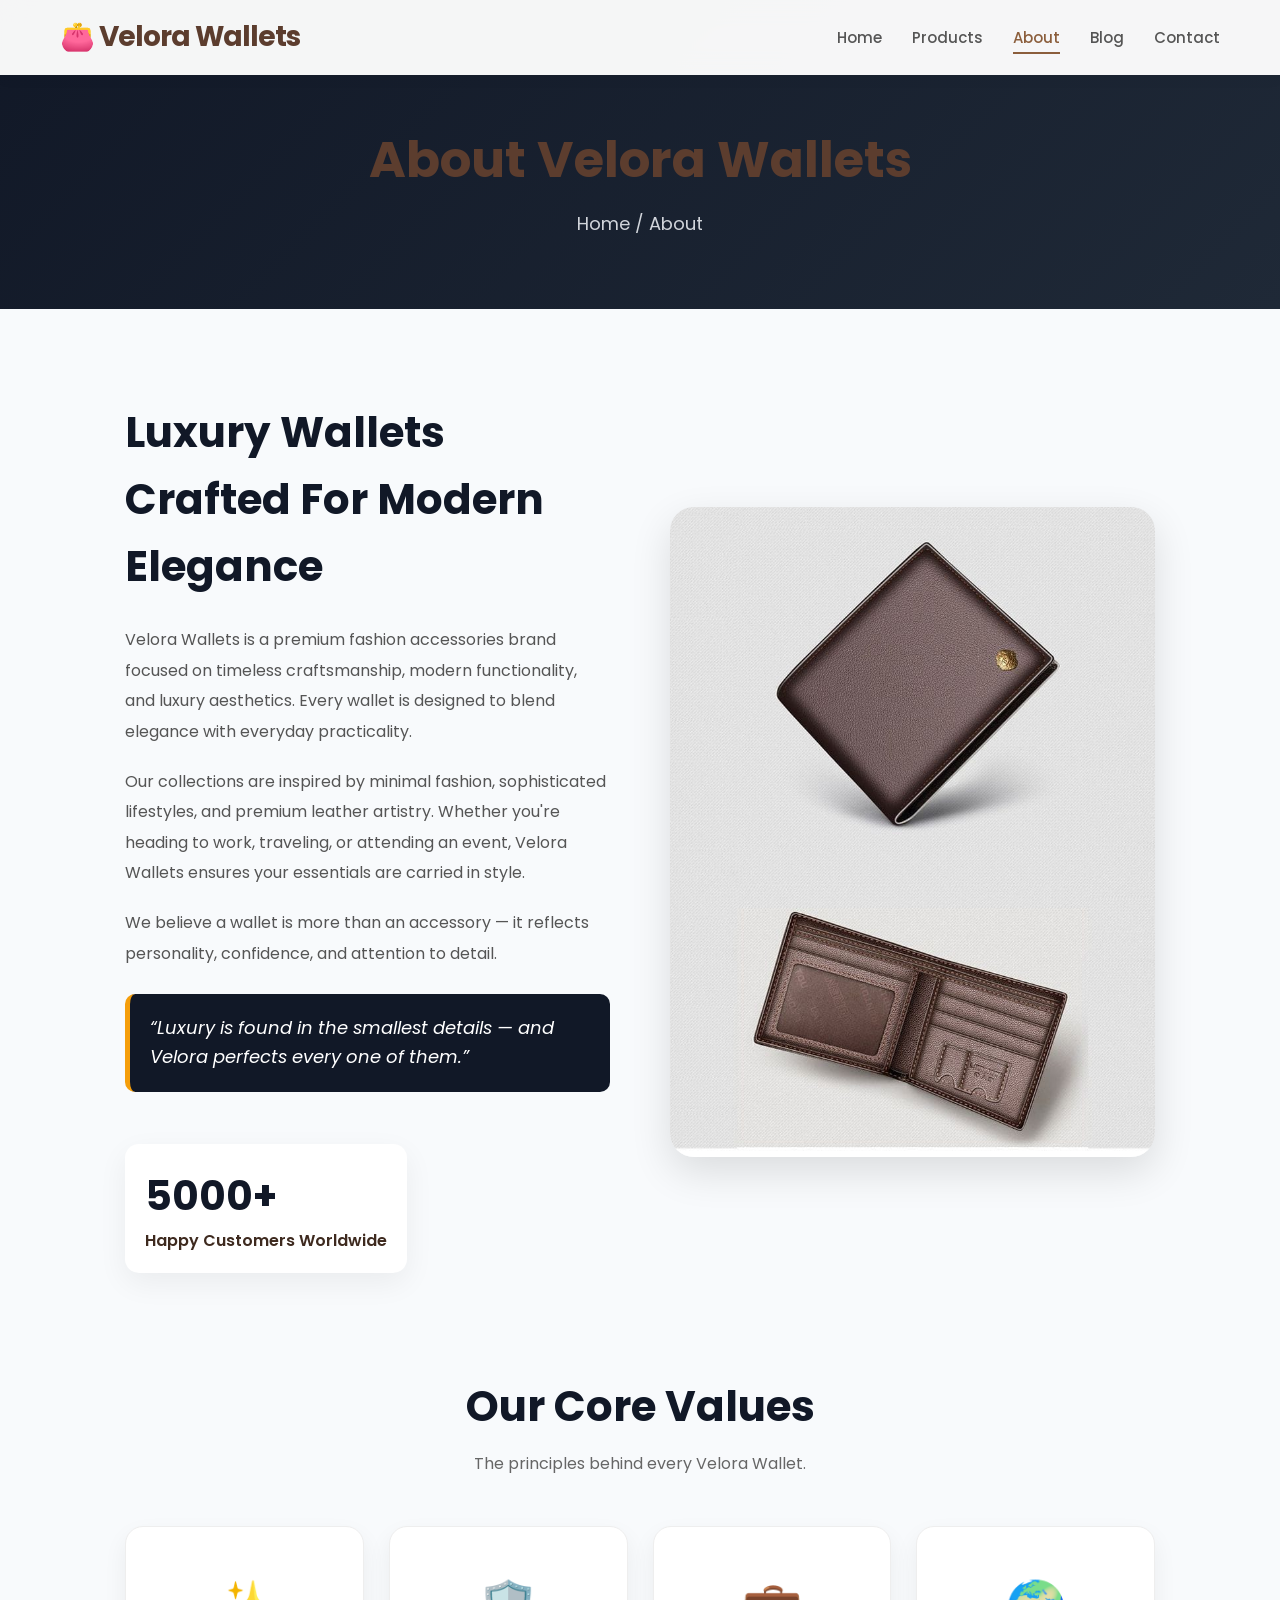
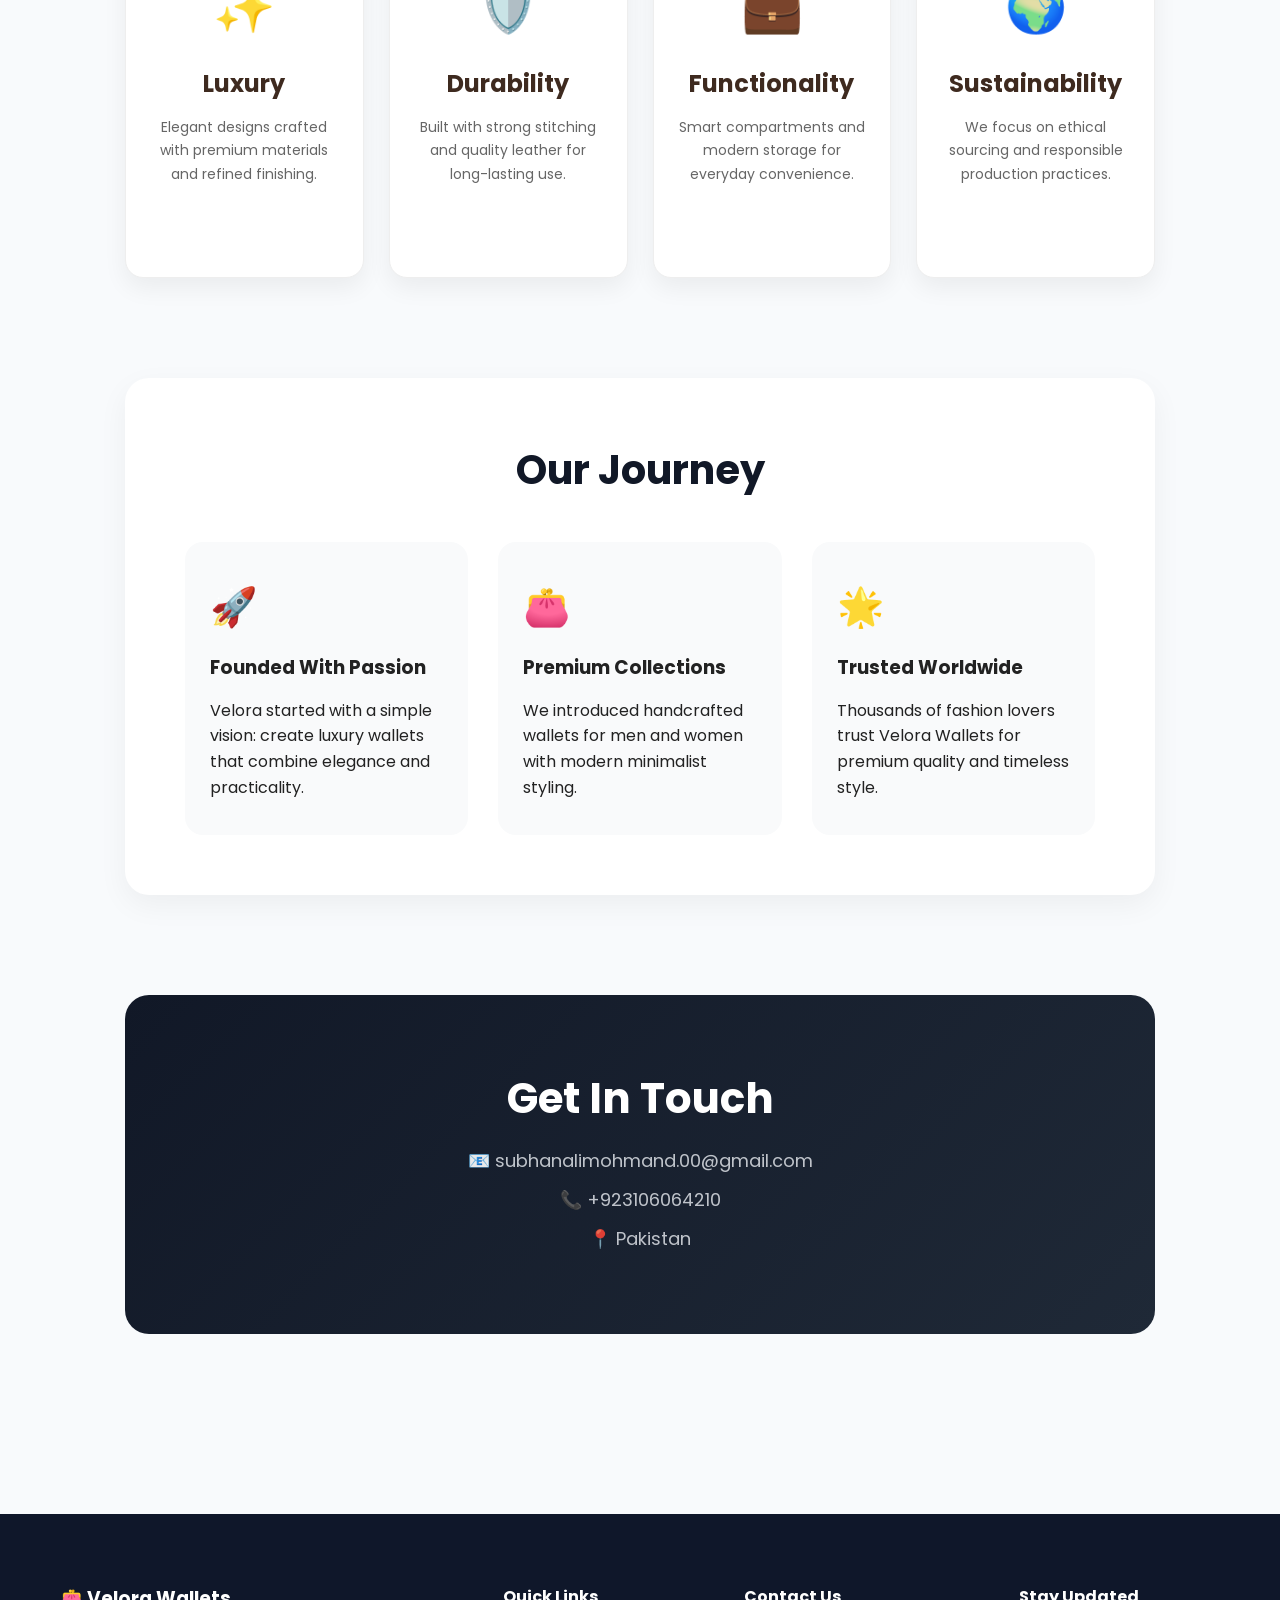
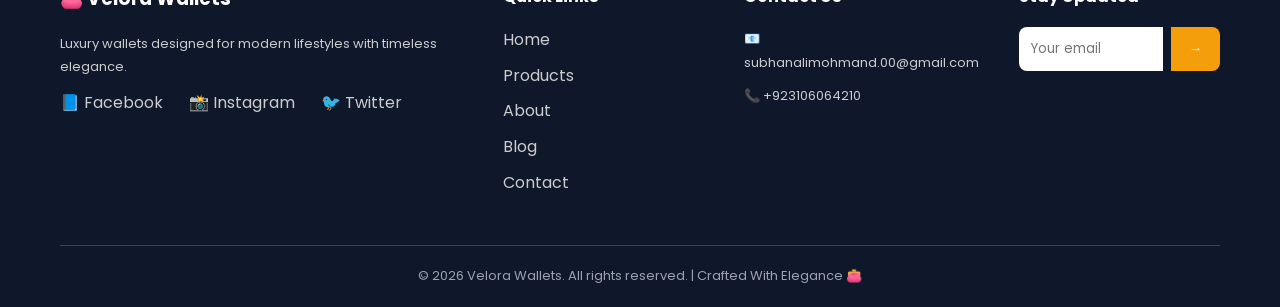
==== commit 304a5243: "Add files via upload" ====
--- a/about.html
+++ b/about.html
@@ -419,7 +419,7 @@
 
     <div class="about-image">
 
-      <img src="https://images.unsplash.com/photo-1627123424574-724758594e93?w=900" alt="Velora Wallets">
+      <img src="images/slimwallet.jpg" alt="Velora Wallets">
 
     </div>
 
@@ -541,9 +541,9 @@
 
     <h2>Get In Touch</h2>
 
-    <p>📧 support@velorawallets.com</p>
-
-    <p>📞 +92 300 1234567</p>
+    <p>📧 subhanalimohmand.00@gmail.com</p>
+
+    <p>📞 +923106064210</p>
 
     <p>📍 Pakistan</p>
 
@@ -597,9 +597,9 @@
 
     <h4>Contact Us</h4>
 
-    <p>📧 support@velorawallets.com</p>
-
-    <p>📞 +92 300 1234567</p>
+    <p>📧 subhanalimohmand.00@gmail.com</p>
+
+    <p>📞 +923106064210</p>
 
   </div>
 
